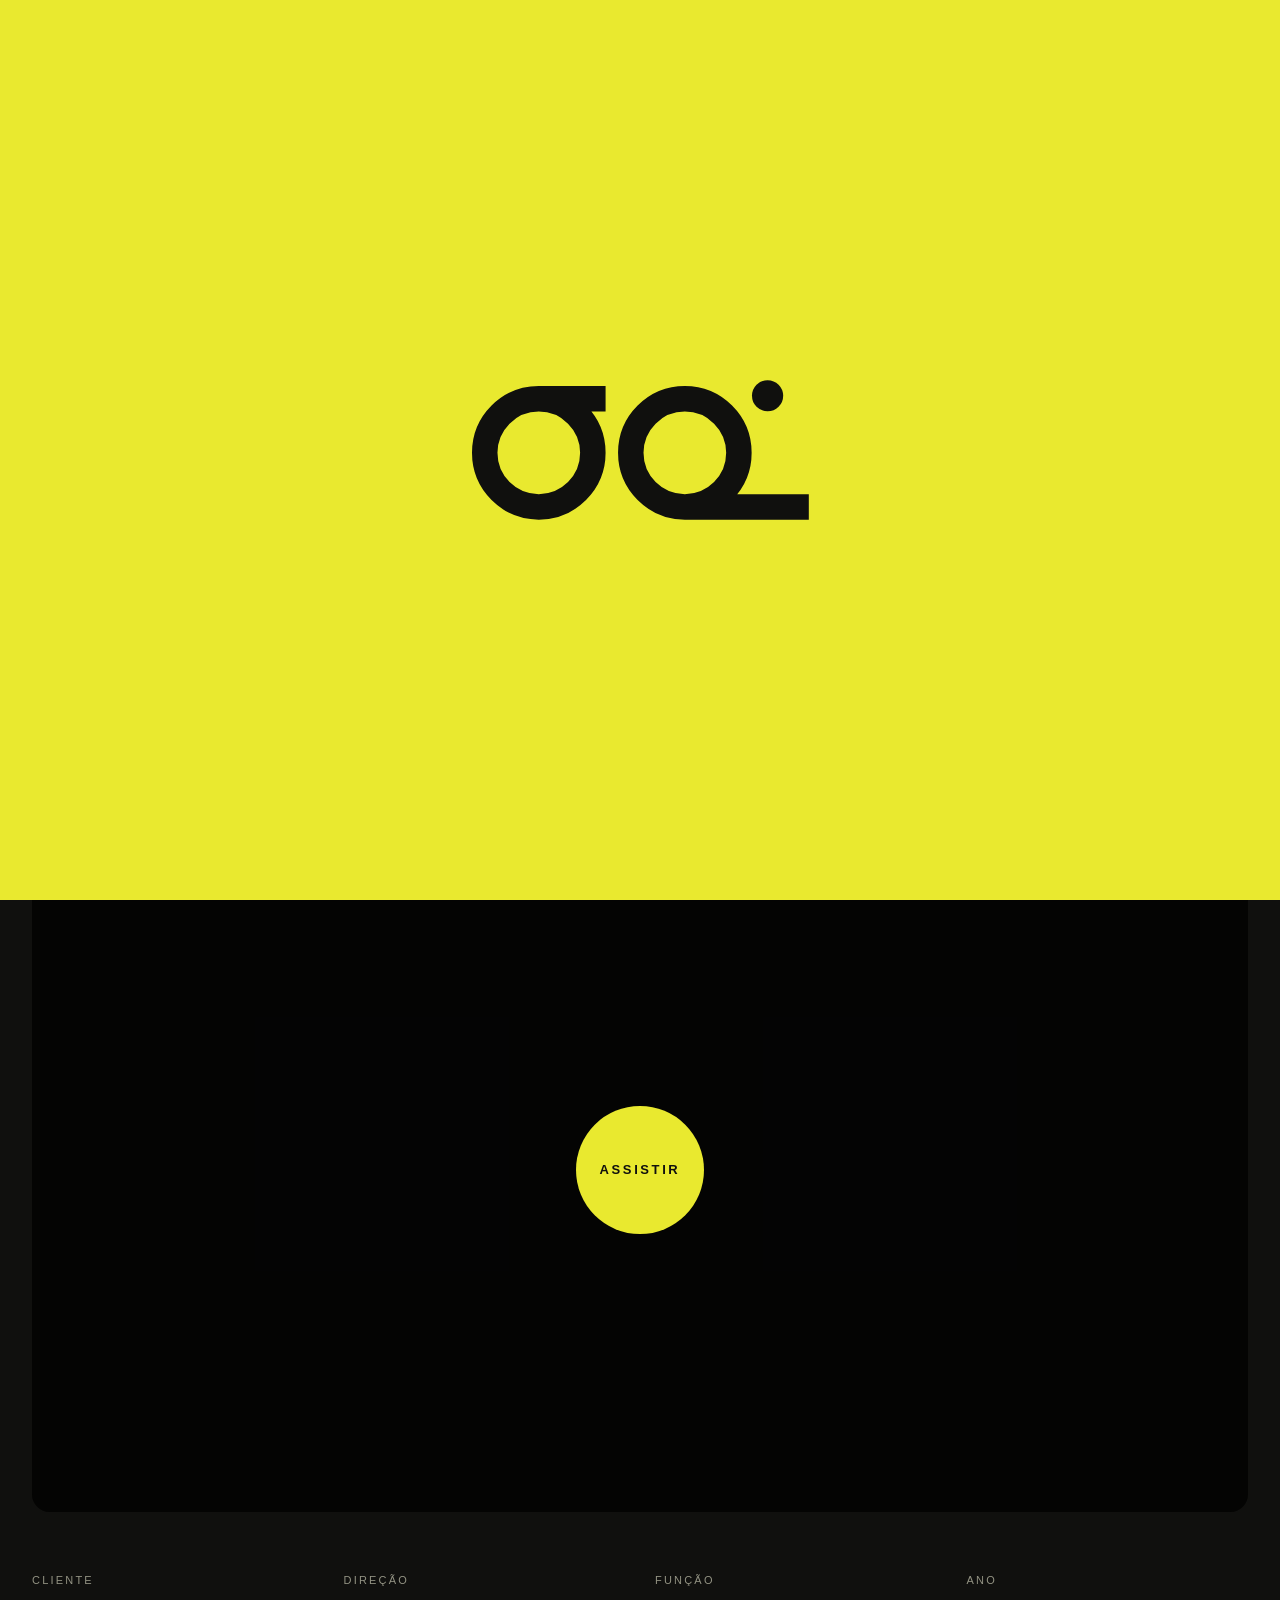
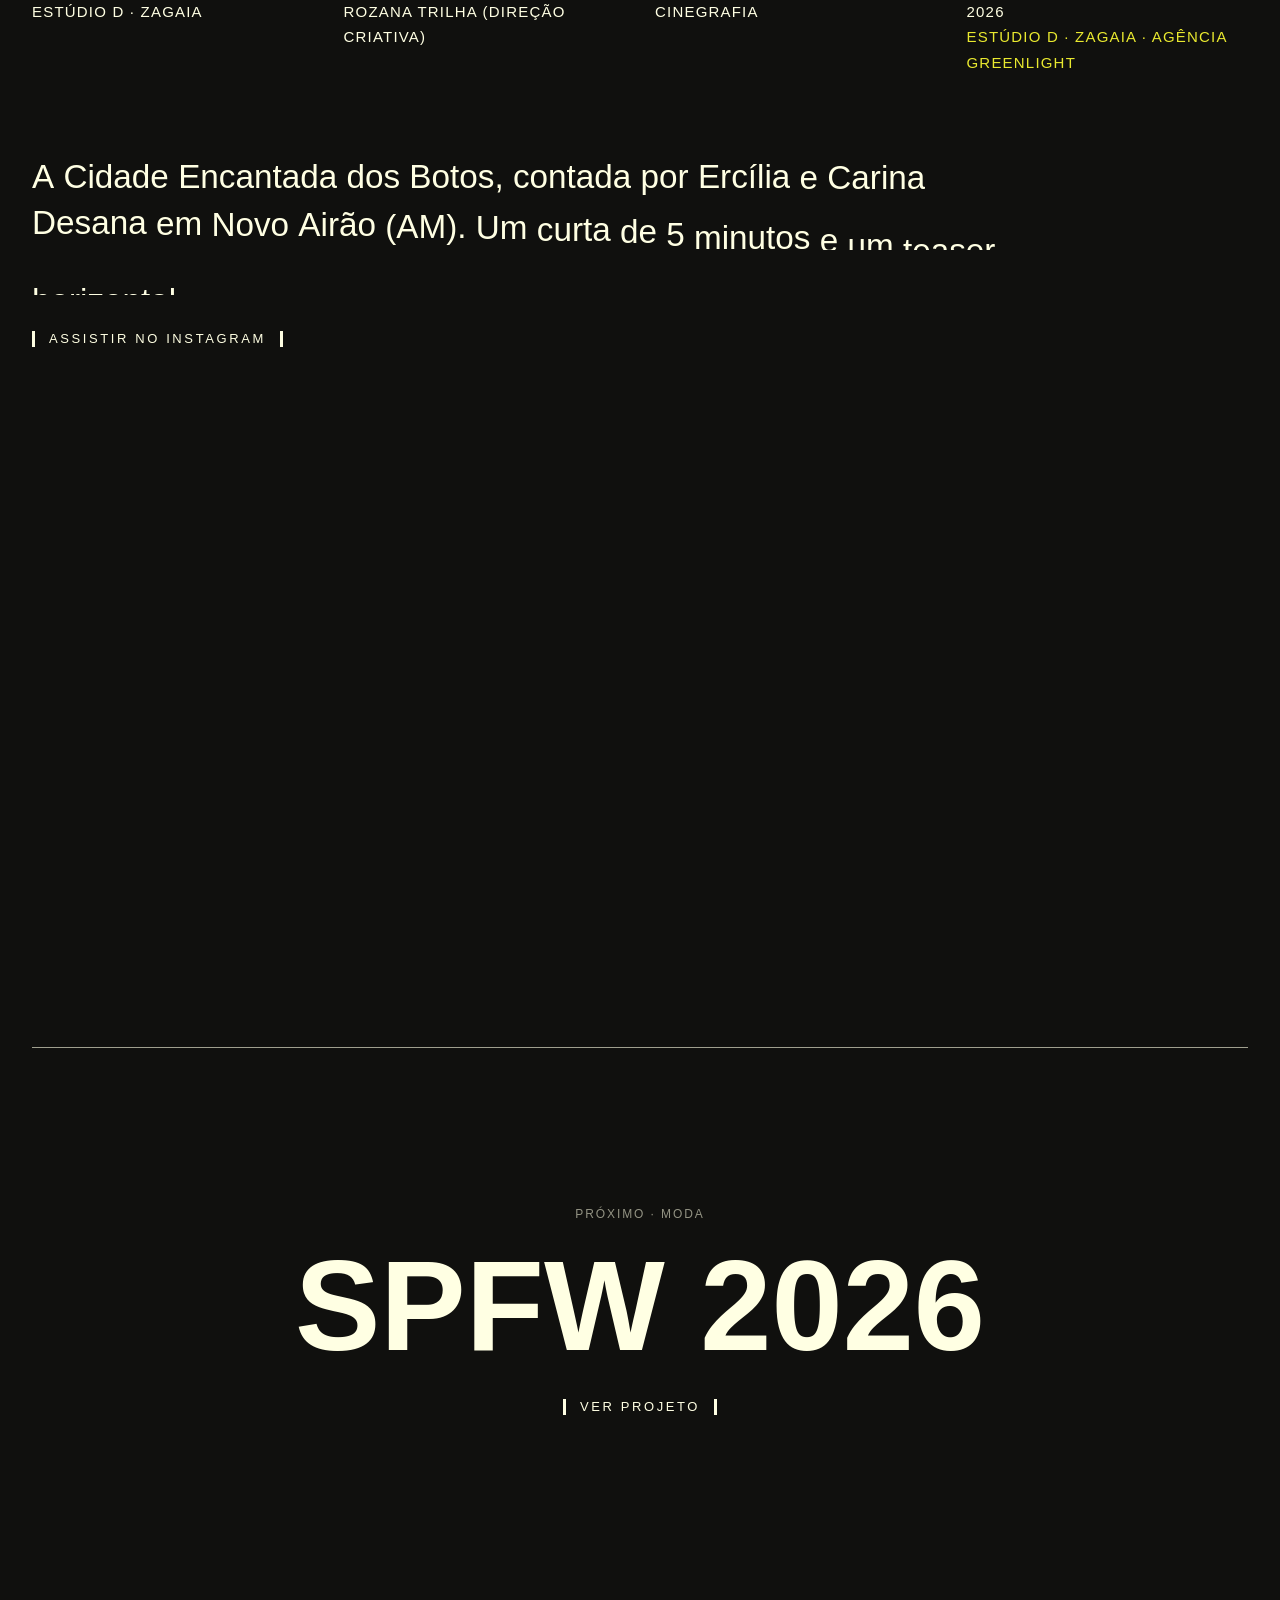
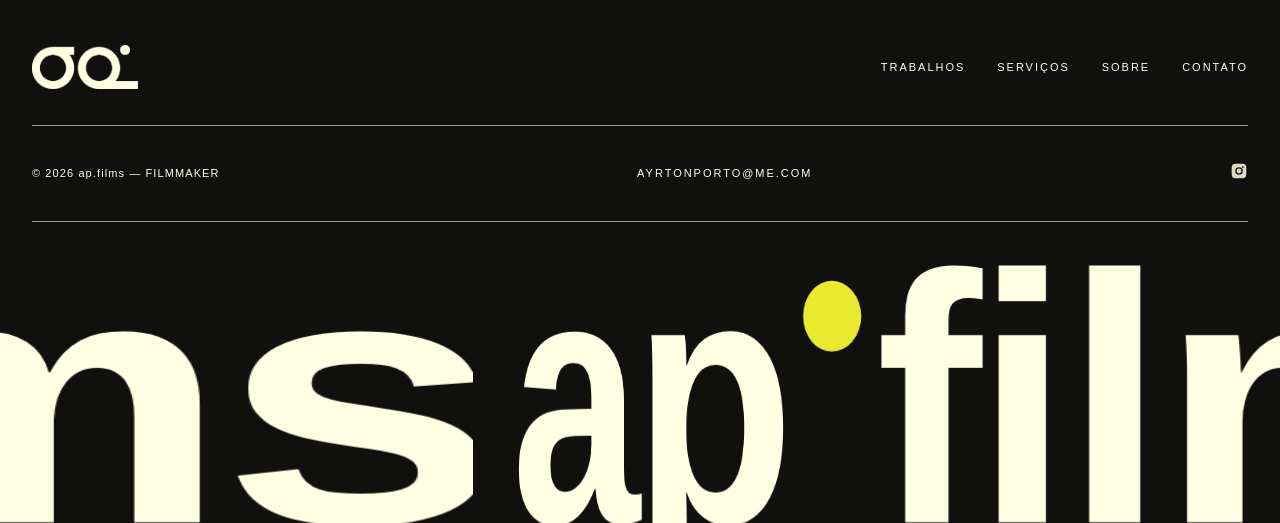
==== projeto.html @ daba5989 "Painel de projeto: título se ajusta, conjunto centralizado, coluna rola sem cortar em telas baixas C" ====
<!doctype html>
<html lang="pt-BR">
<head>
  <meta charset="utf-8">
  <meta name="viewport" content="width=device-width, initial-scale=1">
  <title>Projeto — ap.films</title>
  <link rel="preconnect" href="https://api.fontshare.com">
  <link rel="stylesheet" href="https://api.fontshare.com/v2/css?f[]=satoshi@500,900&display=swap">
  <link rel="icon" type="image/png" href="assets/favicon.png">
  <link rel="stylesheet" href="css/style.css?v=202610291244">
</head>
<body data-page="projeto">
  <div class="curtain" aria-hidden="true"><span class="brand"></span></div>

  <main id="project"></main>

  <script src="data/projects.js?v=202610291244"></script>
  <script src="js/render.js?v=202610291244"></script>
  <script src="js/vendor/gsap.min.js?v=202610291244"></script>
  <script src="js/vendor/ScrollTrigger.min.js?v=202610291244"></script>
  <script src="js/vendor/lenis.min.js?v=202610291244"></script>
  <script src="js/main.js?v=202610291244"></script>
</body>
</html>
---- css/style.css ----
/* Ayrton Porto — estilo (base AP.STUDIO) inspirado em produtoras cinematográficas */
:root {
  --ink: #10100e;
  --cream: #ffffe3;
  --yellow: #e9e92f;
  --muted: rgba(255, 255, 227, 0.55);
  --line: rgba(255, 255, 227, 0.6);
  --radius: 18px;
  --gutter: clamp(16px, 3vw, 32px);
  --font: "Satoshi", Arial, sans-serif;
  --ease: cubic-bezier(.7, 0, .2, 1);
}

*, *::before, *::after { box-sizing: border-box; }
html { -webkit-font-smoothing: antialiased; }
html.lenis, html.lenis body { height: auto; }
.lenis.lenis-smooth { scroll-behavior: auto !important; }
body {
  margin: 0;
  background: var(--ink);
  color: var(--cream);
  font-family: var(--font);
  font-weight: 500;
  font-size: 16px;
  line-height: 1.5;
  overflow-x: hidden;
}
img, video { display: block; max-width: 100%; }
a { color: inherit; text-decoration: none; }
button { font: inherit; color: inherit; background: none; border: 0; cursor: pointer; padding: 0; }
::selection { background: var(--yellow); color: var(--ink); }

.container { width: 100%; max-width: 1440px; margin: 0 auto; padding: 0 var(--gutter); }
.caps { text-transform: uppercase; letter-spacing: .16em; font-size: 12px; }
.section { position: relative; padding: clamp(80px, 12vw, 160px) 0; }
.section-light { background: var(--cream); color: var(--ink); }
.section-primary { background: var(--yellow); color: var(--ink); }

/* ---------- Header ---------- */
.nav {
  position: fixed; inset: 0 0 auto 0; z-index: 50;
  display: flex; align-items: center; justify-content: space-between;
  padding: 18px var(--gutter);
  background: var(--ink);
}
.nav__logo { display: inline-flex; color: var(--cream); transition: color .3s; }
.nav__logo:hover { color: var(--yellow); }

/* Logo AP — usado como máscara para poder trocar de cor com currentColor */
.brand {
  display: inline-block; height: 26px; aspect-ratio: 1892 / 786; background: currentColor;
  -webkit-mask: url(../assets/logo.png) center / contain no-repeat;
          mask: url(../assets/logo.png) center / contain no-repeat;
}
.footer__top .brand { height: 44px; }
.nav__links { position: absolute; left: 50%; transform: translateX(-50%); display: flex; justify-content: center; gap: clamp(32px, 6vw, 96px); }
.nav__links a { font-size: 11px; letter-spacing: .2em; text-transform: uppercase; position: relative; }
.nav__links a::after {
  content: ""; position: absolute; left: 0; bottom: -4px; height: 1px; width: 100%;
  background: currentColor; transform: scaleX(0); transform-origin: right; transition: transform .4s var(--ease);
}
.nav__links a:hover::after { transform: scaleX(1); transform-origin: left; }
.nav__links a.is-active { color: var(--yellow); }
.nav__burger { display: none; width: 28px; height: 14px; position: relative; }
.nav__burger span { position: absolute; left: 0; right: 0; height: 2px; background: var(--cream); transition: transform .4s var(--ease); }
.nav__burger span:first-child { top: 0; }
.nav__burger span:last-child { bottom: 0; }
body.menu-open .nav__burger span:first-child { transform: translateY(6px) rotate(45deg); }
body.menu-open .nav__burger span:last-child { transform: translateY(-6px) rotate(-45deg); }

/* ---------- Layered (sliced) heading ---------- */
.layered { position: relative; display: grid; place-items: center; text-align: center; }
.layered > * { grid-area: 1 / 1; }
.layered__word {
  font-weight: 900; text-transform: uppercase; line-height: .9; letter-spacing: -.01em;
  white-space: nowrap; margin: 0;
}
.layered__ghost {
  pointer-events: none; user-select: none;
  -webkit-mask-image: repeating-linear-gradient(to bottom, #000 0 7px, transparent 7px 12px);
          mask-image: repeating-linear-gradient(to bottom, #000 0 7px, transparent 7px 12px);
}
.layered__ghost.up    { clip-path: inset(0 0 62% 0); }
.layered__ghost.down  { clip-path: inset(62% 0 0 0); }
.layered__ghost.up2   { clip-path: inset(0 0 80% 0); }
.layered__ghost.down2 { clip-path: inset(80% 0 0 0); }
.layered__main { position: relative; z-index: 2; }
.layered--multi .layered__word { white-space: normal; }

/* ---------- Hero ---------- */
.hero { position: relative; min-height: 100svh; padding-top: 90px; display: flex; flex-direction: column; justify-content: center; overflow: hidden; }
.hero__reel {
  position: absolute; inset: 0; z-index: 0; opacity: .32;
  object-fit: cover; width: 100%; height: 100%;
  filter: grayscale(.3) contrast(1.1);
}
.hero__reel-shade { position: absolute; inset: 0; z-index: 0; background: radial-gradient(ellipse at center, rgba(16,16,14,.2), var(--ink) 80%); }
.hero__inner { position: relative; z-index: 1; }
.hero .layered__word { font-size: clamp(64px, 16vw, 250px); }
.hero__sub {
  position: relative; margin-top: clamp(48px, 7vw, 110px);
  display: flex; align-items: center; justify-content: space-between; gap: 20px;
}
.hero__sub p { margin: 0 auto; font-size: clamp(13px, 1.4vw, 18px); letter-spacing: .14em; text-transform: uppercase; text-align: center; line-height: 1.6; }
.pill { width: 14px; height: 50px; border-radius: 8px; background: var(--cream); flex: none; }
.hero__actions { display: flex; justify-content: center; margin-top: 40px; }

/* Bracket button ▍TEXT▍ */
.btn-bracket {
  display: inline-flex; align-items: center; gap: 14px;
  font-size: 13px; letter-spacing: .2em; text-transform: uppercase;
}
.btn-bracket::before, .btn-bracket::after {
  content: ""; width: 3px; height: 16px; background: currentColor; transition: transform .4s var(--ease);
}
.btn-bracket:hover::before { transform: translateX(-6px); }
.btn-bracket:hover::after { transform: translateX(6px); }

.btn-solid {
  display: inline-block; background: var(--ink); color: var(--cream);
  padding: 14px 22px; border-radius: 8px; font-size: 13px; letter-spacing: .2em; text-transform: uppercase;
  transition: transform .3s var(--ease);
}
.btn-solid:hover { transform: translateY(-2px); }

/* ---------- Project cards (home, large) ---------- */
.features { display: grid; gap: clamp(20px, 3vw, 36px); }
.feature {
  position: relative; display: block; overflow: hidden; border-radius: var(--radius);
  min-height: clamp(520px, 80vh, 820px); isolation: isolate;
}
.media { position: absolute; inset: 0; z-index: -1; overflow: hidden; background: #22201c; }
.media video, .media img { width: 100%; height: 115%; object-fit: cover; }
.media::after { content: ""; position: absolute; inset: 0; background: linear-gradient(180deg, rgba(16,16,14,.15) 30%, rgba(16,16,14,.75)); }
.feature__body {
  position: absolute; inset: 0; padding: clamp(20px, 3vw, 40px);
  display: grid; grid-template-columns: 1fr auto; grid-template-rows: auto 1fr auto;
}
.feature__award { display: flex; align-items: center; gap: 10px; font-size: clamp(14px, 1.3vw, 18px); }
.feature__award b { font-size: clamp(16px, 1.6vw, 22px); letter-spacing: .08em; }
.feature__award i { width: 3px; height: 20px; background: var(--cream); }
.feature__quotes { grid-column: 2; grid-row: 1 / 3; text-align: right; display: grid; gap: 22px; align-content: start; max-width: 260px; }
.quote .stars { letter-spacing: 2px; font-size: 16px; }
.quote p { margin: 6px 0; font-size: clamp(15px, 1.4vw, 19px); line-height: 1.45; }
.quote small { font-size: 11px; letter-spacing: .2em; }
.feature__info { grid-column: 1; grid-row: 3; align-self: end; }
.feature__cat { font-size: clamp(13px, 1.3vw, 18px); letter-spacing: .14em; text-transform: uppercase; }
.feature__title { margin: 10px 0 14px; font-weight: 900; font-size: clamp(48px, 8vw, 120px); line-height: .9; text-transform: uppercase; }
.feature__dir { font-size: 11px; letter-spacing: .2em; text-transform: uppercase; }
.feature { cursor: pointer; }
.feature__actions { grid-column: 2; grid-row: 3; align-self: end; display: flex; align-items: center; gap: 22px; }

/* ---------- Crafted section ---------- */
.crafted { overflow: hidden; }
.crafted__title {
  position: relative; z-index: 1; margin: 0; text-align: center; font-weight: 900; text-transform: uppercase;
  font-size: clamp(54px, 11vw, 168px); line-height: .95;
}
.crafted__float { position: absolute; z-index: 2; border-radius: 14px; overflow: hidden; box-shadow: 0 30px 60px rgba(0,0,0,.25); }
.crafted__float video { width: 100%; height: 100%; object-fit: cover; }
.crafted__float.f1 { width: 28%; aspect-ratio: 4/3; left: 4%; top: 6%; }
.crafted__float.f2 { width: 30%; aspect-ratio: 3/4; right: 4%; top: 2%; }
.crafted__float.f3 { width: 34%; aspect-ratio: 4/3; left: 28%; top: 34%; }
.crafted__stage { position: relative; padding: 8vw 0; }

.services { margin-top: clamp(60px, 10vw, 140px); }
.services__head { display: flex; justify-content: space-between; align-items: end; margin-bottom: 30px; }
.services__head h2 { margin: 0; font-weight: 900; font-size: clamp(40px, 6vw, 80px); line-height: 1; }
/* Linha de serviço: grade fixa (número | nome | descrição) com respiro interno,
   para o texto nunca encostar na borda do amarelo e todas as linhas alinharem. */
.service {
  display: grid; grid-template-columns: 56px minmax(0, 1fr) minmax(240px, 380px);
  column-gap: clamp(20px, 4vw, 64px); align-items: center;
  padding: 30px clamp(16px, 2.2vw, 32px);
  border-top: 1.5px solid var(--ink); position: relative; overflow: hidden;
}
.service:last-child { border-bottom: 1.5px solid var(--ink); }
.service > * { position: relative; z-index: 1; }   /* acima do fundo amarelo */
.service__num { font-size: 13px; letter-spacing: .14em; font-variant-numeric: tabular-nums; opacity: .7; transition: opacity .5s var(--ease); }
.service__name { font-size: clamp(24px, 3vw, 40px); line-height: 1.1; transition: transform .5s var(--ease); }
.service__desc { font-size: 15px; line-height: 1.5; max-width: 36ch; opacity: 0; transform: translateX(16px); transition: opacity .5s var(--ease), transform .5s var(--ease); }
.service::before { content: ""; position: absolute; inset: 0; z-index: 0; background: var(--yellow); transform: scaleY(0); transform-origin: bottom; transition: transform .5s var(--ease); }
.service:hover::before { transform: scaleY(1); }
.service:hover .service__num { opacity: 1; }
.service:hover .service__name { transform: translateX(10px); }
.service:hover .service__desc { opacity: 1; transform: none; }

/* ---------- Process (dark) ---------- */
.process__title { text-align: center; }
.process__title .caps { font-size: 13px; }
.process__title h2 { margin: 18px 0 0; font-weight: 900; font-size: clamp(36px, 8.4vw, 140px); line-height: .95; text-transform: uppercase; }
.rule { border: 0; border-top: 1.5px solid var(--line); margin: clamp(40px, 6vw, 80px) 0; }
.process__grid { display: grid; grid-template-columns: repeat(3, 1fr); gap: 40px; text-align: center; }
.process__grid .n { font-weight: 900; font-size: clamp(56px, 7vw, 100px); line-height: 1; }
.process__grid h3 { font-size: 13px; letter-spacing: .2em; margin: 22px 0 10px; font-weight: 500; }
.process__grid p { font-size: 15px; color: var(--muted); max-width: 300px; margin: 0 auto; }
.center { text-align: center; }

/* ---------- Clients marquee ---------- */
.clients { padding: clamp(60px, 8vw, 100px) 0; border-top: 1.5px solid rgba(255,255,227,.15); }
.clients__head { display: flex; justify-content: space-between; align-items: end; gap: 20px; margin-bottom: 40px; }
.clients__head h2 { margin: 0; font-weight: 900; font-size: clamp(36px, 5vw, 64px); line-height: 1; text-transform: uppercase; }
.clients__count { text-align: right; }
.clients__count b { display: block; font-weight: 900; font-size: clamp(48px, 6vw, 88px); line-height: 1; color: var(--yellow); }
.marquee { overflow: hidden; -webkit-mask-image: linear-gradient(90deg, transparent, #000 10%, #000 90%, transparent); mask-image: linear-gradient(90deg, transparent, #000 10%, #000 90%, transparent); }
.marquee__track { display: flex; width: max-content; gap: clamp(40px, 6vw, 90px); padding: 10px 0; }
.logo-mark { font-size: clamp(22px, 2.6vw, 34px); white-space: nowrap; opacity: .7; transition: opacity .3s, color .3s; }
.logo-mark:hover { opacity: 1; color: var(--yellow); }

/* ---------- Contact ---------- */
.contact__grid { display: grid; grid-template-columns: 1fr 1fr; gap: clamp(40px, 6vw, 100px); }
.contact h2 { margin: 18px 0 20px; font-weight: 900; font-size: clamp(44px, 6vw, 88px); line-height: .95; text-transform: uppercase; }
.contact p { font-size: 17px; margin: 0 0 40px; }
.form { display: grid; gap: 26px; }
.field { display: grid; grid-template-columns: 110px 1fr; align-items: start; border-bottom: 1.5px solid var(--ink); padding-bottom: 12px; }
.field label { font-size: 11px; letter-spacing: .18em; text-transform: uppercase; padding-top: 3px; }
.field input, .field select, .field textarea {
  font: inherit; font-size: 15px; color: var(--ink); background: transparent; border: 0; outline: 0; width: 100%; resize: vertical;
}
.field input::placeholder, .field textarea::placeholder { color: rgba(16,16,14,.6); }
.form__foot { display: flex; justify-content: flex-end; }
.form__ok { display: none; font-size: 15px; }
.form.is-sent .form__ok { display: block; }

/* ---------- Footer ---------- */
.footer { padding: 70px 0 0; overflow: hidden; }
.footer__top { display: flex; justify-content: space-between; align-items: center; padding-bottom: 36px; border-bottom: 1.5px solid var(--line); }
.footer__links { display: flex; gap: 32px; }
.footer__links a, .footer__meta a { font-size: 11px; letter-spacing: .18em; text-transform: uppercase; }
.footer__meta { display: flex; justify-content: space-between; align-items: center; gap: 24px; flex-wrap: wrap; padding: 36px 0; border-bottom: 1.5px solid var(--line); font-size: 11px; letter-spacing: .1em; }
.socials { display: flex; gap: 22px; }
.socials a { opacity: .85; }
.socials svg { width: 18px; height: 18px; fill: currentColor; }
.footer__big { padding: 40px 0 10px; }
.footer__big .layered__word { font-size: clamp(60px, 15.5vw, 240px); }

/* ---------- Page hero (internal pages) ---------- */
.page-hero { min-height: 92svh; display: flex; flex-direction: column; justify-content: center; padding-top: 90px; }
.page-hero .layered__word { font-size: clamp(56px, 12vw, 190px); }
.page-hero__meta { display: flex; align-items: center; justify-content: space-between; margin-top: 60px; }
.page-hero__meta p { margin: 0 auto; letter-spacing: .16em; text-transform: uppercase; font-size: 15px; }

/* ---------- Work grid + filters ---------- */
.filters { display: flex; flex-wrap: wrap; gap: 10px; margin-bottom: 40px; }
.filter {
  border: 1.5px solid var(--line); border-radius: 100px; padding: 10px 18px;
  font-size: 11px; letter-spacing: .18em; text-transform: uppercase; transition: .3s var(--ease);
}
.filter sup { font-size: 9px; margin-left: 4px; opacity: .7; }
.filter:hover { border-color: var(--cream); }
.filter.is-active { background: var(--yellow); border-color: var(--yellow); color: var(--ink); }
.grid { display: grid; grid-template-columns: repeat(2, 1fr); gap: clamp(20px, 2.5vw, 32px); }
.card { position: relative; display: block; }
.card__media { position: relative; aspect-ratio: 16/10; border-radius: 14px; overflow: hidden; background: #22201c; }
.card--vertical .card__media { aspect-ratio: 16/10; }
.card__media video { width: 100%; height: 100%; object-fit: cover; transform: scale(1.02); transition: transform 1s var(--ease), filter .6s; filter: grayscale(.6) brightness(.8); }
.card:hover .card__media video { transform: scale(1.07); filter: none; }
.card__tag { position: absolute; top: 14px; left: 14px; background: rgba(16,16,14,.7); backdrop-filter: blur(6px); padding: 6px 10px; border-radius: 6px; font-size: 10px; letter-spacing: .18em; text-transform: uppercase; }
.card__meta { display: flex; justify-content: space-between; align-items: baseline; gap: 20px; padding-top: 16px; }
.card__title { font-weight: 900; font-size: clamp(24px, 2.6vw, 40px); line-height: 1; text-transform: uppercase; margin: 0; }
.card__sub { font-size: 11px; letter-spacing: .18em; text-transform: uppercase; color: var(--muted); white-space: nowrap; }
.card.is-hidden { display: none; }

/* ---------- Project page ---------- */
.player { position: relative; aspect-ratio: 16/9; border-radius: var(--radius); overflow: hidden; background: #000; }
.player video { width: 100%; height: 100%; object-fit: cover; }
.player__play { position: absolute; inset: 0; display: grid; place-items: center; background: rgba(16,16,14,.25); transition: background .4s; }
.player__play:hover { background: rgba(16,16,14,.05); }
.player__play span { width: clamp(90px, 10vw, 140px); aspect-ratio: 1; border-radius: 50%; background: var(--yellow); color: var(--ink); display: grid; place-items: center; font-size: 13px; letter-spacing: .2em; font-weight: 900; }
.facts { display: grid; grid-template-columns: repeat(4, 1fr); gap: 30px; margin-top: 60px; }
.facts h4 { margin: 0 0 10px; font-size: 11px; letter-spacing: .2em; color: var(--muted); font-weight: 500; text-transform: uppercase; }
.facts p { margin: 0; text-transform: uppercase; letter-spacing: .08em; font-size: 15px; line-height: 1.7; }
.lead { font-size: clamp(22px, 2.6vw, 36px); line-height: 1.3; max-width: 1000px; margin: 80px 0 0; }
.stills { display: grid; grid-template-columns: repeat(3, 1fr); gap: 16px; margin-top: 80px; }
.stills video { width: 100%; aspect-ratio: 4/5; object-fit: cover; border-radius: 12px; }
.next { display: block; text-align: center; padding: clamp(80px, 12vw, 160px) 0; border-top: 1.5px solid var(--line); }
.next .caps { color: var(--muted); }
.next h2 { margin: 20px 0 30px; font-weight: 900; font-size: clamp(54px, 10vw, 150px); line-height: .95; text-transform: uppercase; transition: color .4s; }
.next:hover h2 { color: var(--yellow); }

/* ---------- About ---------- */
.phil { display: grid; grid-template-columns: repeat(3, 1fr); gap: 30px; }
.phil div { border-top: 1.5px solid var(--ink); padding-top: 20px; }
.phil .n { font-size: 14px; }
.phil h3 { font-size: clamp(24px, 2.6vw, 36px); margin: 20px 0 0; font-weight: 500; line-height: 1.15; }
.crew { display: grid; grid-template-columns: repeat(4, 1fr); gap: 20px; }
.crew__item video { aspect-ratio: 3/4; width: 100%; object-fit: cover; border-radius: 12px; filter: grayscale(1); transition: filter .5s; }
.crew__item:hover video { filter: none; }
.crew__item h3 { margin: 14px 0 2px; font-size: 20px; }
.crew__item p { margin: 0; font-size: 11px; letter-spacing: .18em; text-transform: uppercase; color: var(--muted); }

/* ---------- Reel modal ---------- */
.modal { position: fixed; inset: 0; z-index: 90; background: rgba(16,16,14,.96); display: grid; place-items: center; padding: var(--gutter); visibility: hidden; opacity: 0; }
.modal video { width: min(1400px, 100%); max-height: 86vh; border-radius: 12px; background: #000; }
.modal__close { position: absolute; top: 20px; right: var(--gutter); }

/* ---------- Cursor ---------- */
.cursor {
  position: fixed; top: 0; left: 0; z-index: 100; pointer-events: none;
  width: 12px; height: 12px; margin: -6px 0 0 -6px; border-radius: 50%;
  background: var(--yellow); color: var(--ink); mix-blend-mode: normal;
  display: grid; place-items: center; font-size: 0; font-weight: 900; letter-spacing: .15em;
  opacity: 0;
  transition: background-color .25s var(--ease), opacity .3s;
}
.cursor.is-on { opacity: 1; }
.cursor.is-dark { background: var(--ink); }     /* em fundo claro (amarelo/creme) a bolinha fica preta */
@media (hover: none) { .cursor { display: none; } }
/* no computador o mouse do site é só a bolinha (a setinha some depois que a bolinha aparece) */
@media (hover: hover) and (pointer: fine) {
  body.has-cursor, body.has-cursor * { cursor: none !important; }
}

/* ---------- Page transition curtain ---------- */
.curtain { position: fixed; inset: 0; z-index: 95; background: var(--yellow); transform: scaleY(1); transform-origin: top; pointer-events: none; display: grid; place-items: center; }
.curtain { color: var(--ink); }
.curtain .brand { height: clamp(60px, 12vw, 140px); }

/* Reveal helpers */
.line-mask { display: block; overflow: hidden; }
.line-mask > span { display: block; }

/* ---------- Responsive ---------- */
@media (max-width: 900px) {
  .nav__links {
    position: fixed; inset: 0; z-index: -1; width: auto; background: var(--ink); transform: none;
    flex-direction: column; justify-content: center; align-items: center; gap: 28px;
    clip-path: inset(0 0 100% 0); transition: clip-path .6s var(--ease);
  }
  .nav__links a { font-size: 32px; font-weight: 900; letter-spacing: .02em; }
  body.menu-open .nav__links { clip-path: inset(0 0 0 0); }
  .nav__burger { display: block; }
  .feature__body { grid-template-columns: 1fr; grid-template-rows: auto 1fr auto auto; }
  .feature__quotes { display: none; }
  .feature__actions { grid-column: 1; grid-row: 4; justify-self: start; margin-top: 20px; flex-wrap: wrap; gap: 14px; }
  .process__grid, .phil { grid-template-columns: 1fr; }
  .contact__grid { grid-template-columns: 1fr; }
  .grid { grid-template-columns: 1fr; }
  .facts { grid-template-columns: repeat(2, 1fr); }
  .crew { grid-template-columns: repeat(2, 1fr); }
  .service { grid-template-columns: 40px minmax(0, 1fr); row-gap: 8px; padding: 24px 4px; }
  .service__num { align-self: start; padding-top: .55em; }
  .service__desc { grid-column: 2; max-width: none; font-size: 14px; opacity: .75; transform: none; }  /* no toque não existe hover: descrição sempre visível */
  .service:hover .service__name { transform: none; }  /* no toque o nome não desliza (evita encostar na borda) */
  .footer__top { flex-direction: column; align-items: flex-start; gap: 24px; }
  .footer__links { flex-wrap: wrap; gap: 18px; }
  .crafted__float.f1 { width: 40%; } .crafted__float.f2 { width: 38%; } .crafted__float.f3 { width: 50%; left: 25%; top: 40%; }
  .pill { width: 8px; height: 36px; }
  .clients__head { flex-direction: column; align-items: flex-start; }
  .clients__count { text-align: left; }
}
@media (max-width: 520px) {
  .field { grid-template-columns: 1fr; gap: 8px; }
  .stills { grid-template-columns: 1fr; }
}
@media (prefers-reduced-motion: reduce) {
  *, *::before, *::after { transition-duration: .01ms !important; animation-duration: .01ms !important; }
}

/* Word reveal */
.w { display: inline-block; overflow: hidden; vertical-align: top; padding-bottom: .22em; margin-bottom: -.18em; }
.w > span { display: inline-block; }
/* Fallback: se o JS não carregar, a cortina some sozinha */
.curtain { animation: curtainOut .6s 2.5s forwards; }
@keyframes curtainOut { to { transform: scaleY(0); } }
/* Títulos de duas linhas: só a "sombra" fatiada embaixo, como no original */
.layered--multi .layered__ghost.up, .layered--multi .layered__ghost.up2 { display: none; }
.layered--multi .layered__ghost.down  { clip-path: inset(78% 0 0 0); }
.layered--multi .layered__ghost.down2 { clip-path: inset(88% 0 0 0); }

/* nome mais longo no hero */
.hero .layered__word { font-size: clamp(44px, 11.5vw, 178px); }

/* Logo da cortina desenhado com trim path */
.curtain .brand-draw { height: clamp(60px, 12vw, 140px); width: auto; aspect-ratio: 1892 / 786; overflow: visible; }
.brand-draw path { fill: none; stroke: currentColor; stroke-width: 143; }
.brand-draw__dot { fill: currentColor; transform-box: fill-box; transform-origin: center; }

/* Marca ap.films (sem efeito de camadas) com o ponto em bolinha amarela */
.brandword { display: flex; justify-content: center; align-items: baseline; margin: 0; font-weight: 900; line-height: .9; letter-spacing: -.02em; white-space: nowrap; text-transform: lowercase; color: var(--cream); }
.hero .brandword { font-size: clamp(64px, 17vw, 260px); }
/* ap.films do rodapé ocupa a largura toda da tela e encosta na borda de baixo */
.footer__big { width: 100vw; margin-left: calc(50% - 50vw); padding: 40px 0 0; overflow: hidden; }
.footer__big .brandword { display: inline-flex; font-size: 16vw; line-height: 1; }
.brandword__w { display: inline-block; }
.brandword__dot { display: inline-block; width: .2em; height: .2em; border-radius: 50%; background: var(--yellow); margin: 0 .05em; }

/* ap.films do rodapé em movimento (Stretched Type Repeater): o canvas ocupa o lugar do texto */
.footer__big.is-stretch { position: relative; }
.footer__stretch { display: block; }


/* ---------- Botão do Instagram (bem visível) ---------- */
.ig-btn {
  display: inline-flex; align-items: center; gap: 10px; flex: none;
  background: var(--yellow); color: var(--ink); border-radius: 100px;
  padding: 13px 20px 13px 16px; font-size: 12px; font-weight: 900; letter-spacing: .14em; text-transform: uppercase;
  box-shadow: 0 10px 30px rgba(0,0,0,.25); transition: transform .4s var(--ease), background-color .3s;
}
.ig-btn svg { width: 20px; height: 20px; fill: currentColor; flex: none; }
.ig-btn:hover { transform: translateY(-2px) scale(1.03); background: var(--cream); }
.ig-btn--sm { padding: 8px 14px 8px 11px; font-size: 10px; gap: 8px; box-shadow: none; }
.ig-btn--sm svg { width: 15px; height: 15px; }
.ig-btn--big { padding: 16px 26px 16px 20px; font-size: 13px; }
.ig-btn--big svg { width: 22px; height: 22px; }
.card { cursor: pointer; }
.card .ig-btn--sm { margin-top: 12px; }

/* ---------- Painel do projeto: o vídeo cresce do card para a esquerda e as informações entram pela direita ---------- */
.pv { position: fixed; inset: 0; z-index: 80; visibility: hidden; }
.pv.is-open { visibility: visible; }
.pv__bg { position: absolute; inset: 0; background: var(--ink); opacity: 0; }
.pv__media { position: absolute; left: 0; top: 0; width: 0; height: 0; overflow: hidden; border-radius: 18px; background: #000; will-change: transform, width, height; }
.pv__media video { width: 100%; height: 100%; object-fit: cover; display: block; }
.pv__sound {
  position: absolute; left: 16px; bottom: 16px; padding: 9px 14px; border-radius: 100px;
  background: rgba(16,16,14,.65); backdrop-filter: blur(8px); color: var(--cream);
  font-size: 10px; letter-spacing: .18em; text-transform: uppercase; opacity: 0; transition: opacity .3s;
}
.pv.is-ready .pv__sound { opacity: 1; }
.pv__info { position: absolute; top: 0; bottom: 0; right: 0; padding: 90px 0 48px; min-width: 0; overflow-y: auto; overscroll-behavior: contain; display: flex; flex-direction: column; justify-content: flex-start; gap: 22px; }
/* centraliza quando cabe; quando não cabe, começa no topo e rola dentro da coluna (nada fica cortado) */
.pv__cat { margin-top: auto; }
.pv__actions { margin-bottom: auto; }
.pv__close { position: fixed; top: 26px; right: var(--gutter); z-index: 3; }
.pv__cat { font-size: 12px; letter-spacing: .2em; text-transform: uppercase; color: var(--yellow); }
.pv__title { margin: -6px 0 0; font-weight: 900; font-size: clamp(30px, 4.6vw, 76px); line-height: .95; text-transform: uppercase; overflow-wrap: normal; word-break: keep-all; }
.pv__facts { display: grid; grid-template-columns: repeat(2, minmax(0, 1fr)); gap: 16px 24px; margin: 6px 0 0; padding: 18px 0; border-top: 1.5px solid rgba(255,255,227,.18); border-bottom: 1.5px solid rgba(255,255,227,.18); }
.pv__facts dt { font-size: 10px; letter-spacing: .2em; text-transform: uppercase; color: var(--muted); margin-bottom: 4px; }
.pv__facts dd { margin: 0; font-size: 14px; letter-spacing: .04em; }
.pv__desc { margin: 0; font-size: 16px; line-height: 1.6; color: rgba(255,255,227,.85); max-width: 52ch; }
.pv__actions { display: flex; flex-wrap: wrap; align-items: center; gap: 22px; margin-top: 6px; }
/* notebooks com tela baixa: tudo um pouco mais compacto */
@media (min-width: 801px) and (max-height: 780px) {
  .pv__info { padding: 74px 0 28px; gap: 14px; }
  .pv__title { font-size: clamp(28px, 3.6vw, 60px); }
  .pv__facts { padding: 12px 0; gap: 10px 20px; }
  .pv__desc { font-size: 14px; line-height: 1.5; }
  .ig-btn--big { padding: 13px 20px 13px 16px; font-size: 12px; }
  .pv__close { top: 18px; }
}
@media (max-width: 800px) {
  .pv__info { left: var(--gutter) !important; right: var(--gutter) !important; width: auto !important; justify-content: flex-start; padding-top: 0; padding-bottom: 32px; overflow: visible; }
  .pv { overflow-y: auto; }
  .pv__close { position: fixed; top: 18px; right: var(--gutter); z-index: 2; background: rgba(16,16,14,.7); padding: 8px 12px; border-radius: 100px; }
  .pv__facts { grid-template-columns: 1fr 1fr; }
}
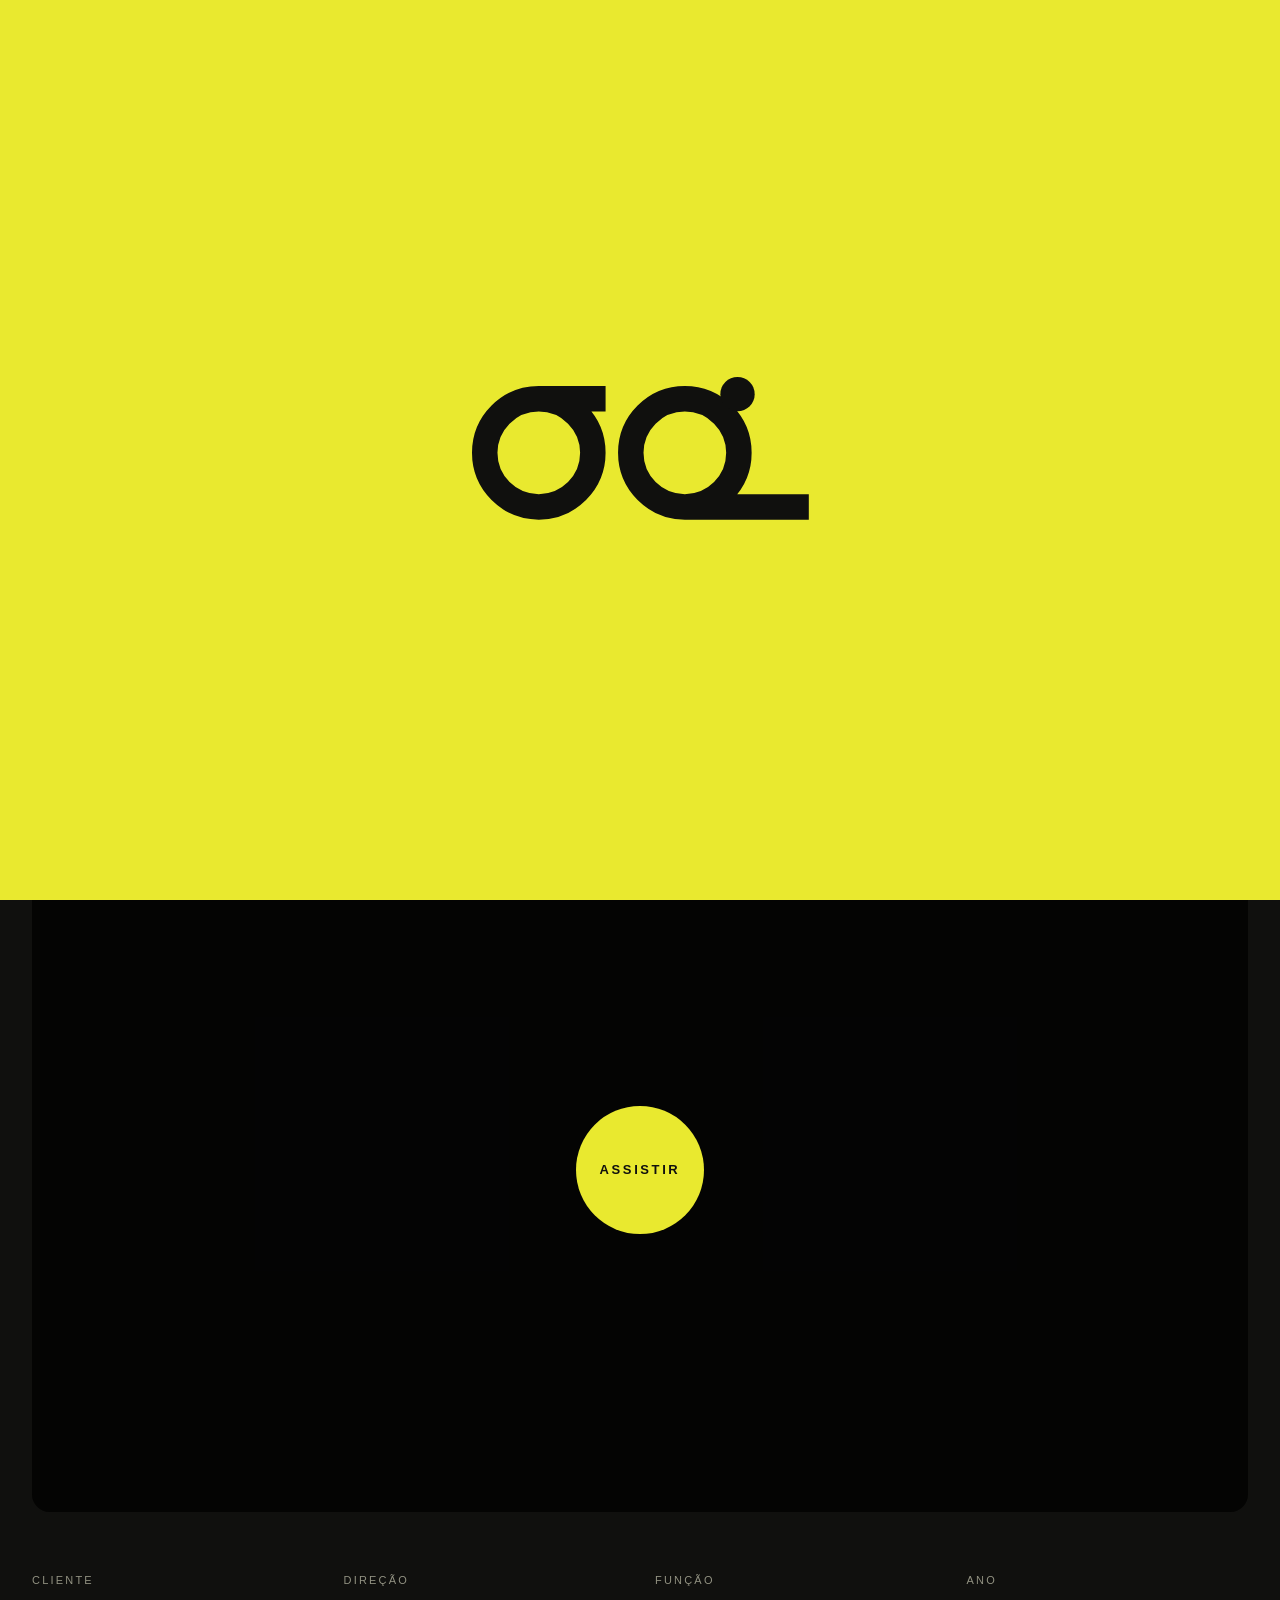
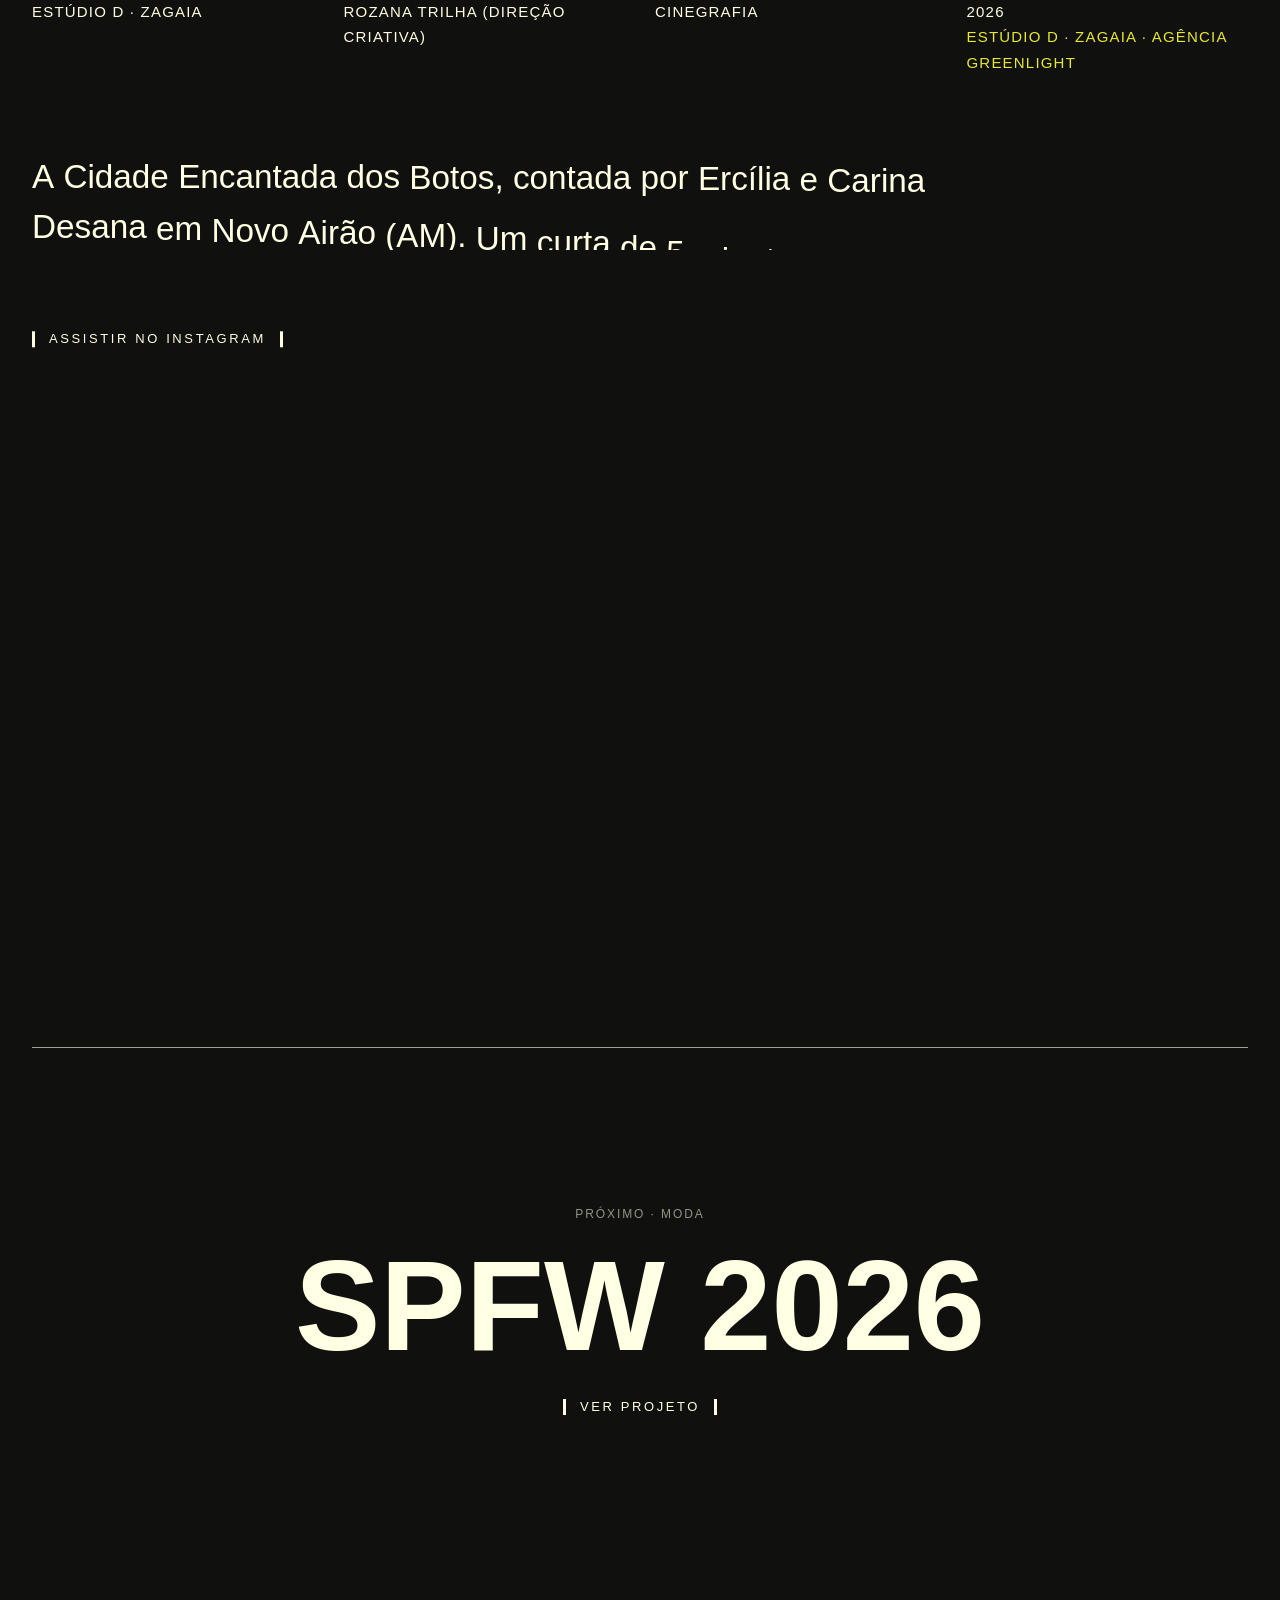
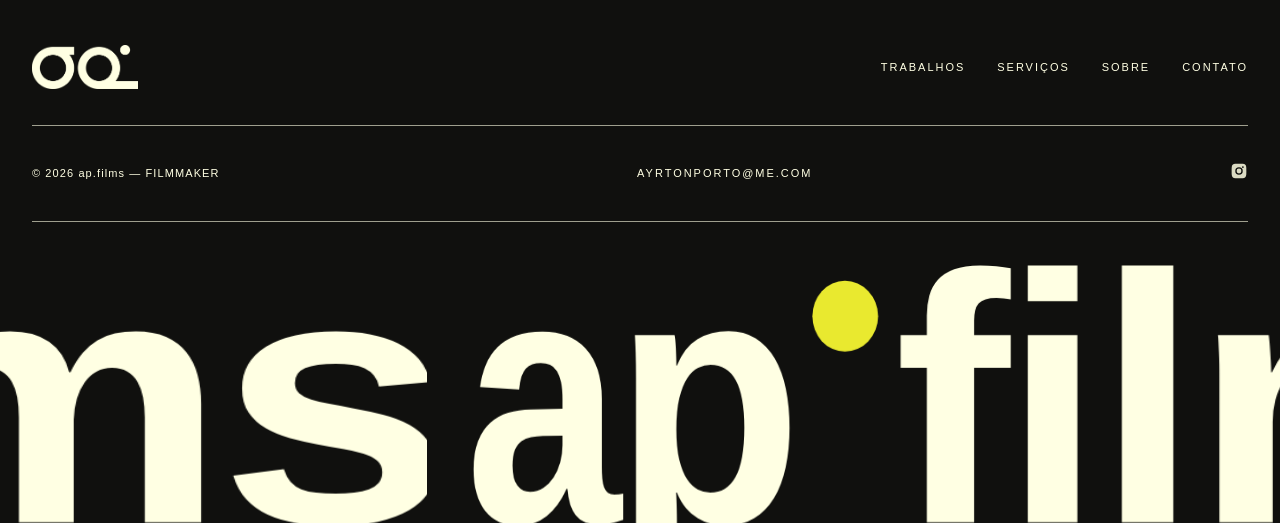
==== commit 2e8d1109: "Festival de Parintins: vídeo novo (post DZ53Y90BraG) e link do Instagram Co-Authored-By: Claude Fabl" ====
--- a/projeto.html
+++ b/projeto.html
@@ -7,18 +7,18 @@
   <link rel="preconnect" href="https://api.fontshare.com">
   <link rel="stylesheet" href="https://api.fontshare.com/v2/css?f[]=satoshi@500,900&display=swap">
   <link rel="icon" type="image/png" href="assets/favicon.png">
-  <link rel="stylesheet" href="css/style.css?v=202610291244">
+  <link rel="stylesheet" href="css/style.css?v=202610291545">
 </head>
 <body data-page="projeto">
   <div class="curtain" aria-hidden="true"><span class="brand"></span></div>
 
   <main id="project"></main>
 
-  <script src="data/projects.js?v=202610291244"></script>
-  <script src="js/render.js?v=202610291244"></script>
-  <script src="js/vendor/gsap.min.js?v=202610291244"></script>
-  <script src="js/vendor/ScrollTrigger.min.js?v=202610291244"></script>
-  <script src="js/vendor/lenis.min.js?v=202610291244"></script>
-  <script src="js/main.js?v=202610291244"></script>
+  <script src="data/projects.js?v=202610291545"></script>
+  <script src="js/render.js?v=202610291545"></script>
+  <script src="js/vendor/gsap.min.js?v=202610291545"></script>
+  <script src="js/vendor/ScrollTrigger.min.js?v=202610291545"></script>
+  <script src="js/vendor/lenis.min.js?v=202610291545"></script>
+  <script src="js/main.js?v=202610291545"></script>
 </body>
 </html>
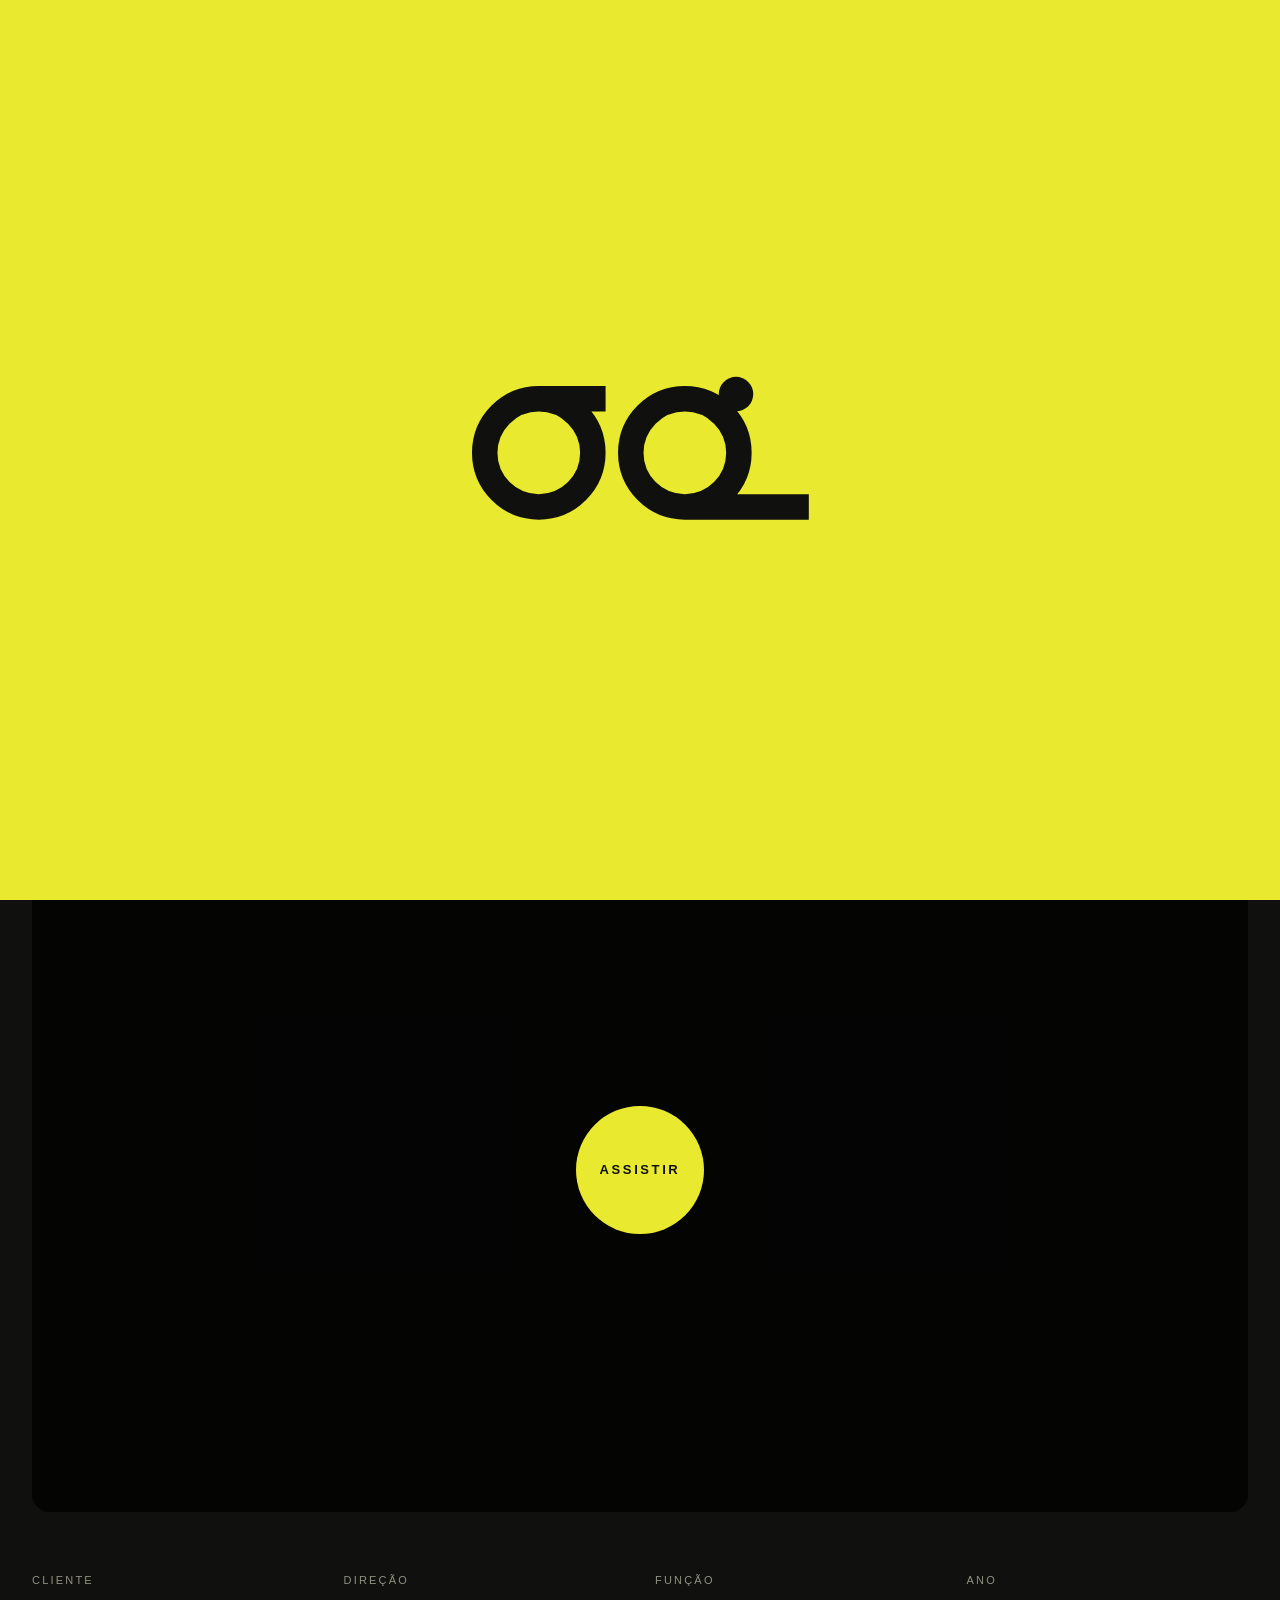
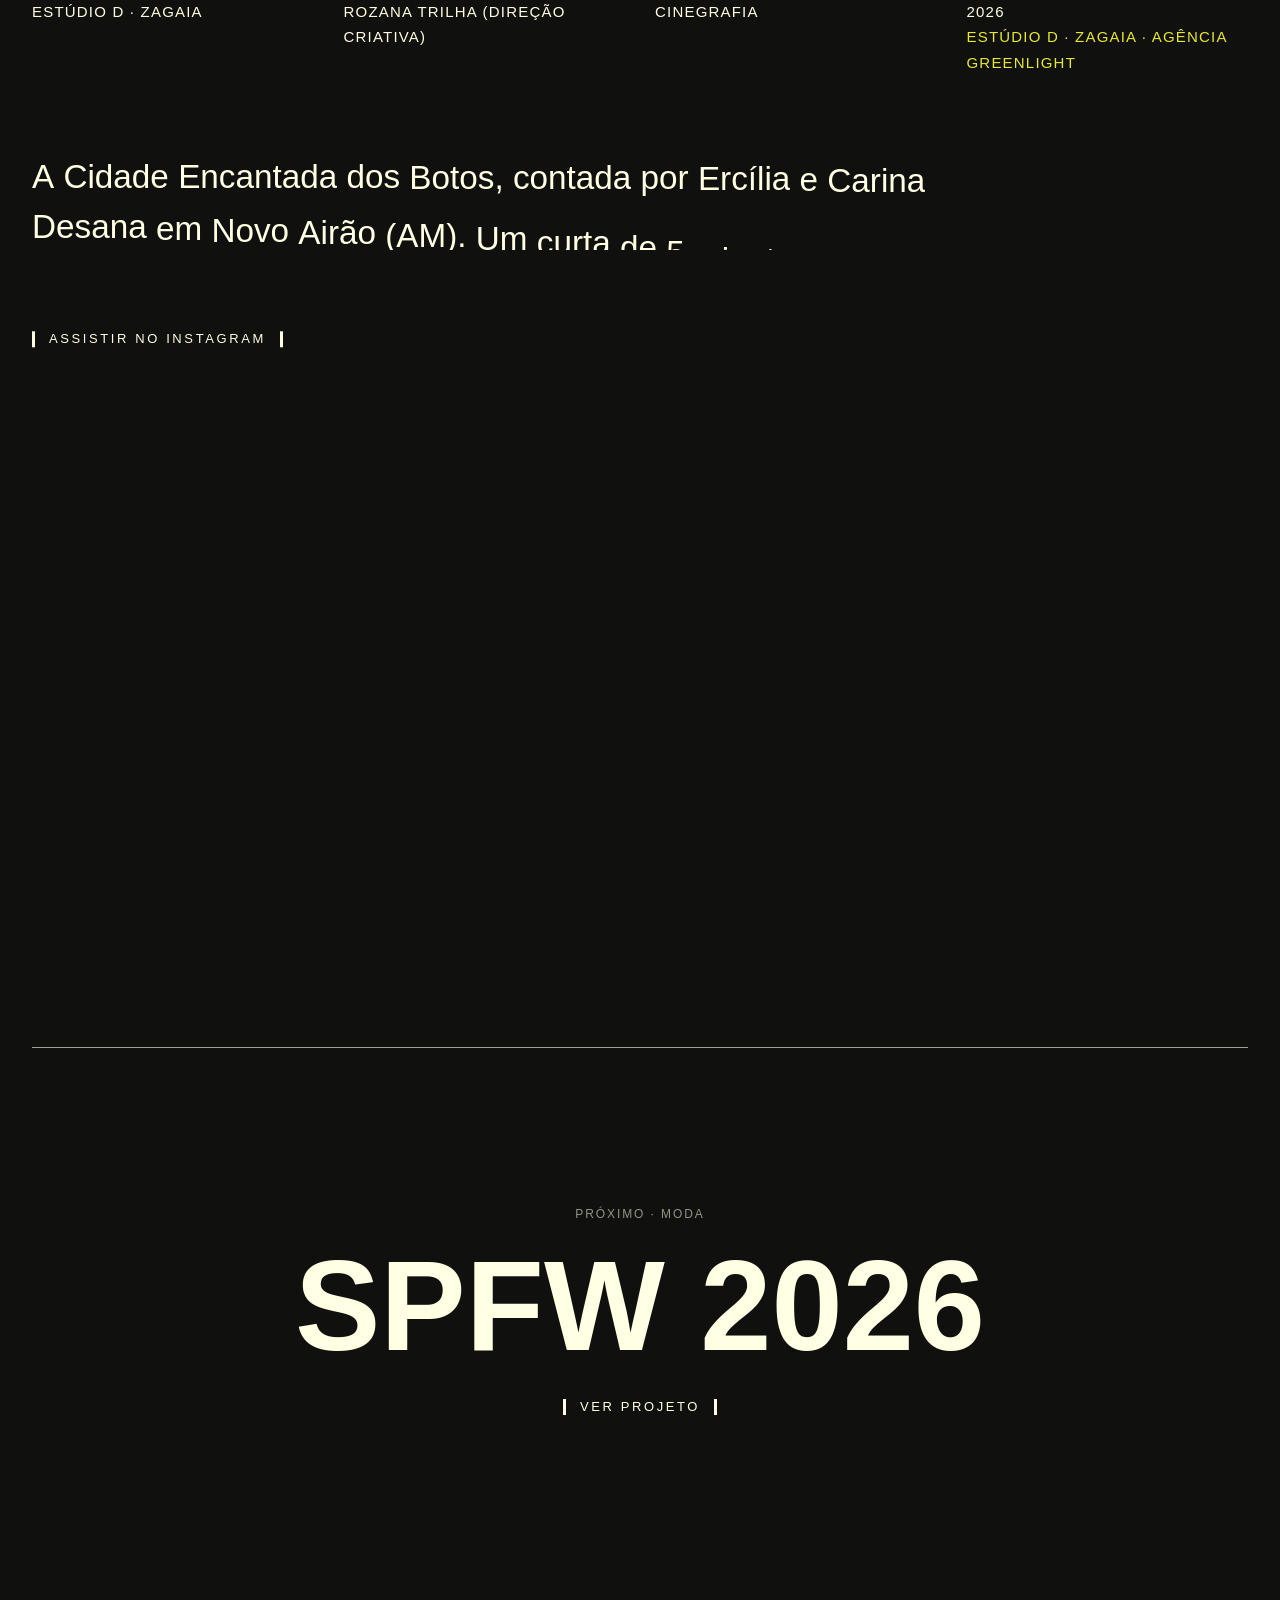
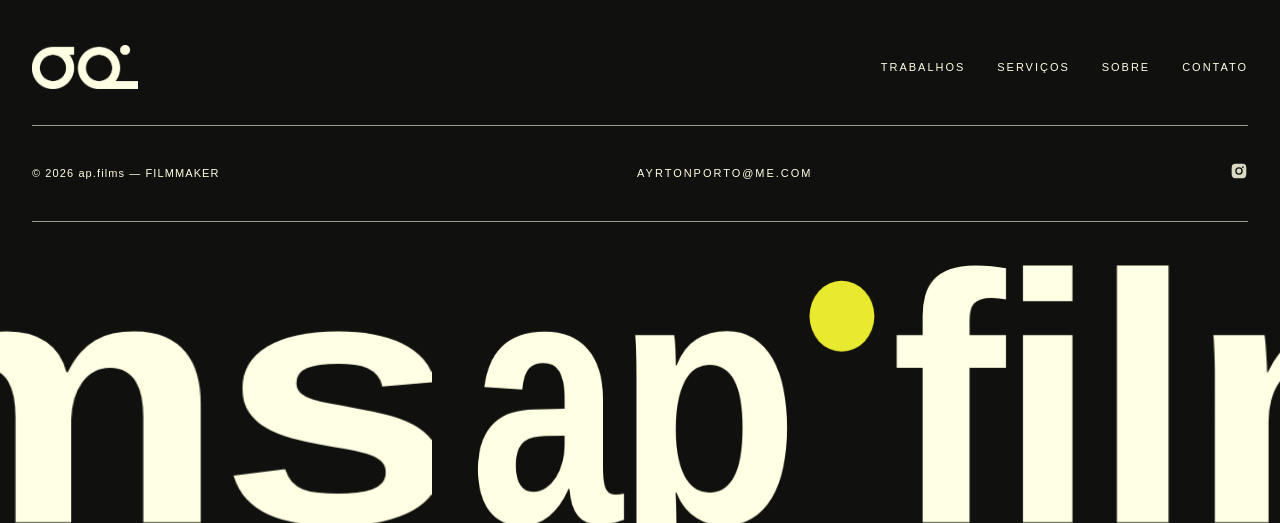
==== commit 029ced48: "Som nos vídeos dos projetos (áudio dos originais; prévias continuam mudas) Co-Authored-By: Claude Fa" ====
--- a/projeto.html
+++ b/projeto.html
@@ -7,18 +7,18 @@
   <link rel="preconnect" href="https://api.fontshare.com">
   <link rel="stylesheet" href="https://api.fontshare.com/v2/css?f[]=satoshi@500,900&display=swap">
   <link rel="icon" type="image/png" href="assets/favicon.png">
-  <link rel="stylesheet" href="css/style.css?v=202610291545">
+  <link rel="stylesheet" href="css/style.css?v=202610291610">
 </head>
 <body data-page="projeto">
   <div class="curtain" aria-hidden="true"><span class="brand"></span></div>
 
   <main id="project"></main>
 
-  <script src="data/projects.js?v=202610291545"></script>
-  <script src="js/render.js?v=202610291545"></script>
-  <script src="js/vendor/gsap.min.js?v=202610291545"></script>
-  <script src="js/vendor/ScrollTrigger.min.js?v=202610291545"></script>
-  <script src="js/vendor/lenis.min.js?v=202610291545"></script>
-  <script src="js/main.js?v=202610291545"></script>
+  <script src="data/projects.js?v=202610291610"></script>
+  <script src="js/render.js?v=202610291610"></script>
+  <script src="js/vendor/gsap.min.js?v=202610291610"></script>
+  <script src="js/vendor/ScrollTrigger.min.js?v=202610291610"></script>
+  <script src="js/vendor/lenis.min.js?v=202610291610"></script>
+  <script src="js/main.js?v=202610291610"></script>
 </body>
 </html>
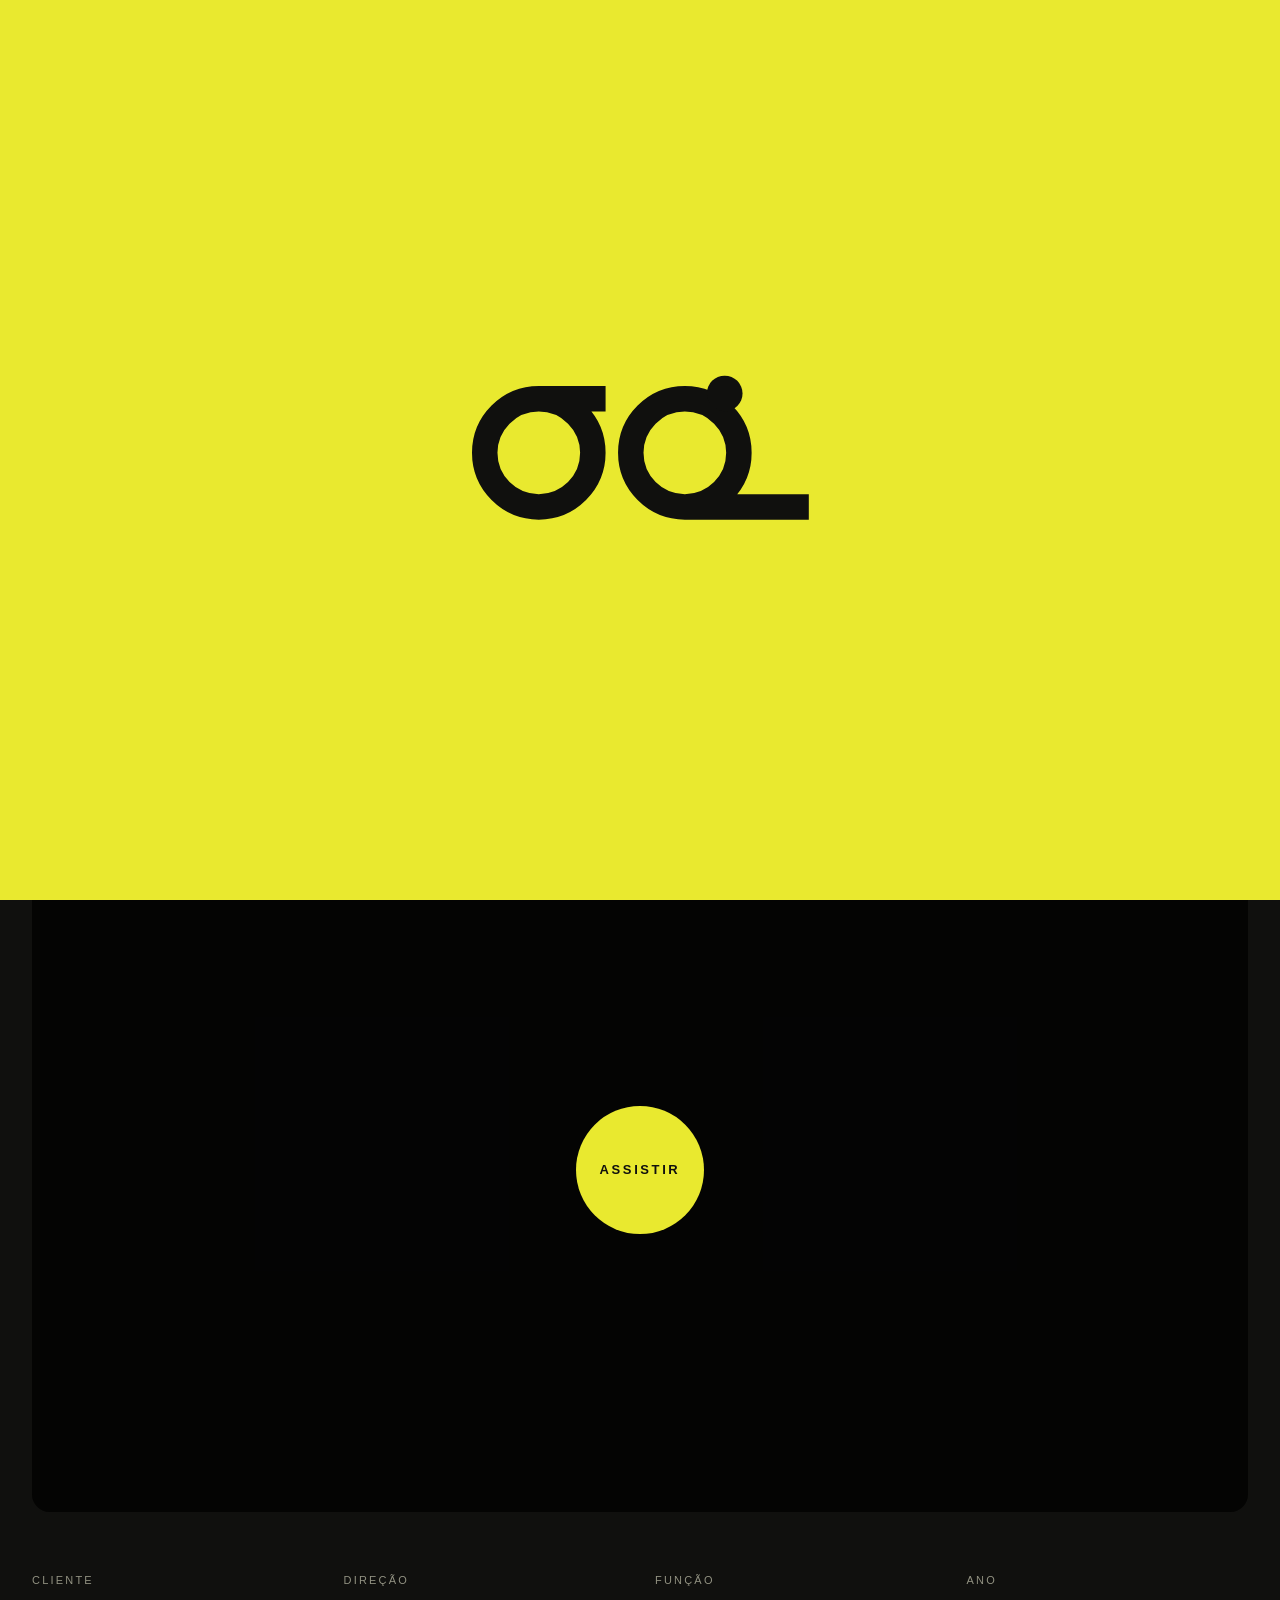
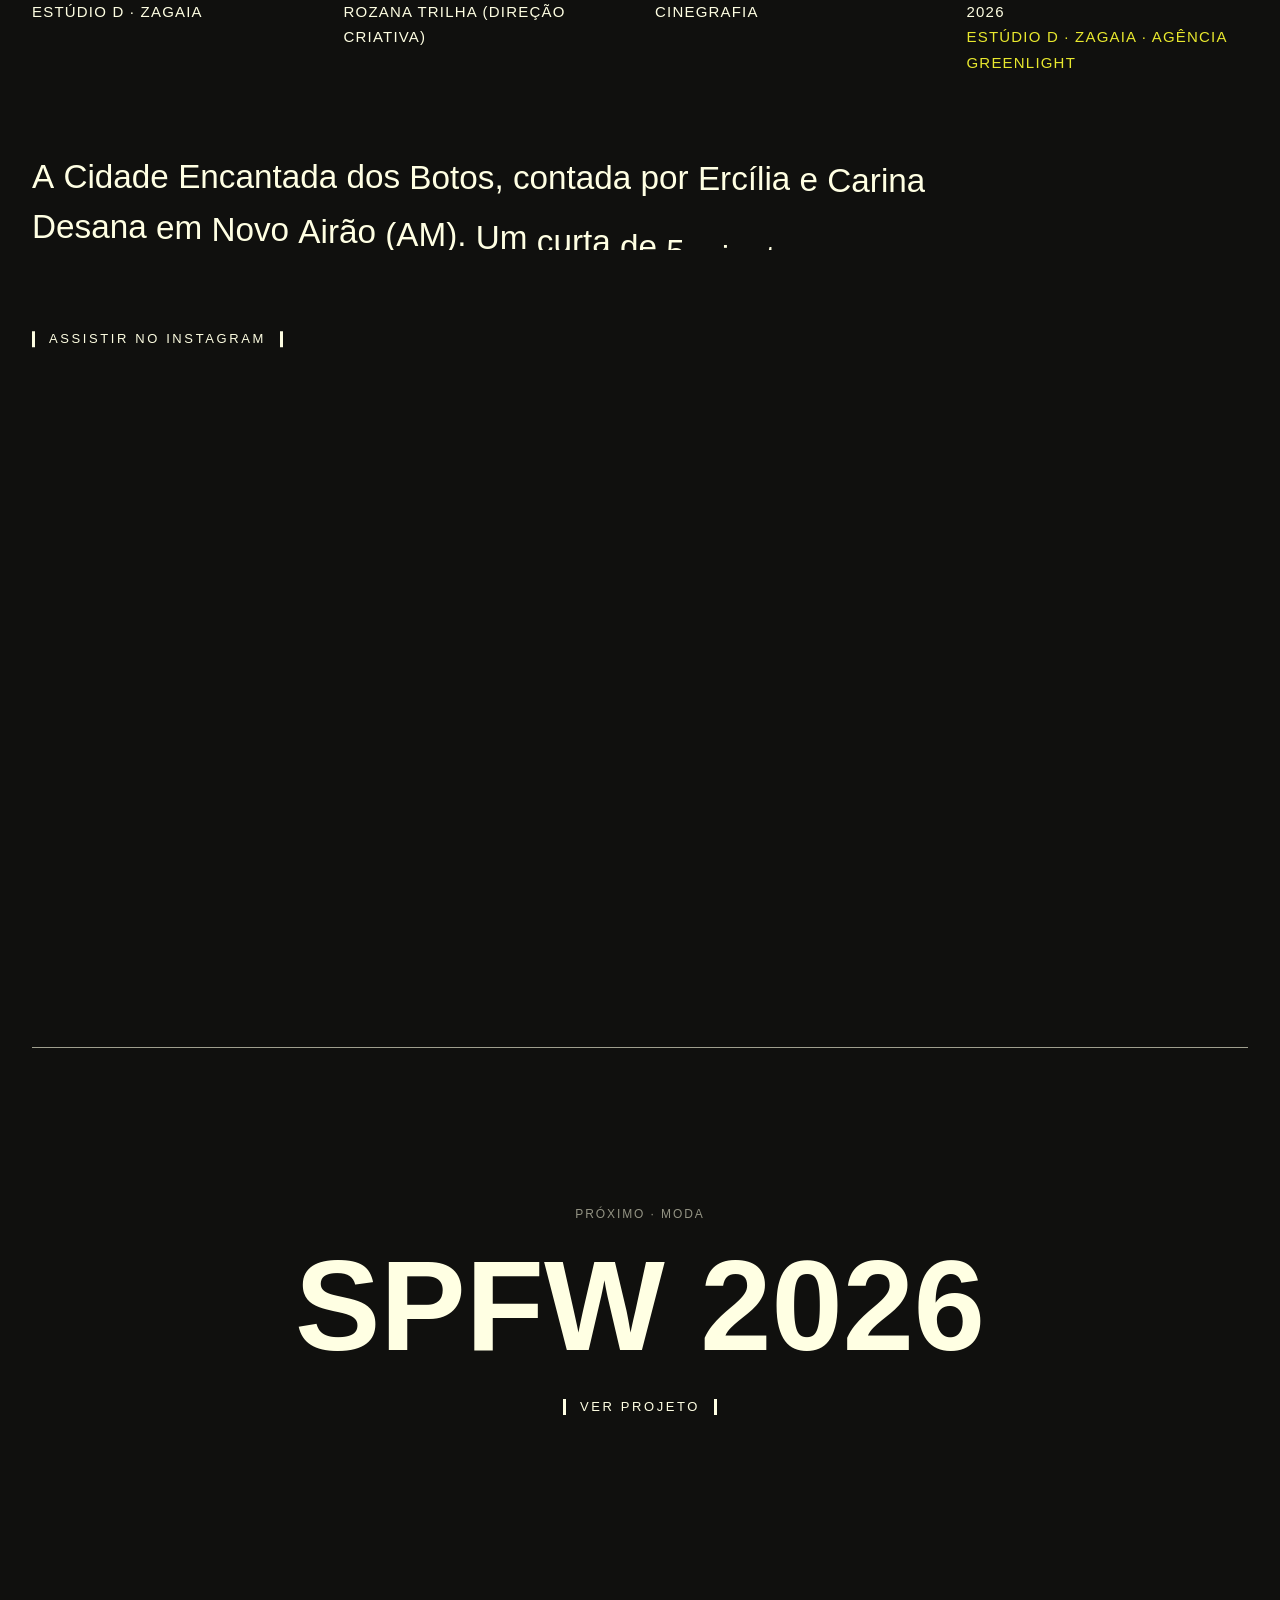
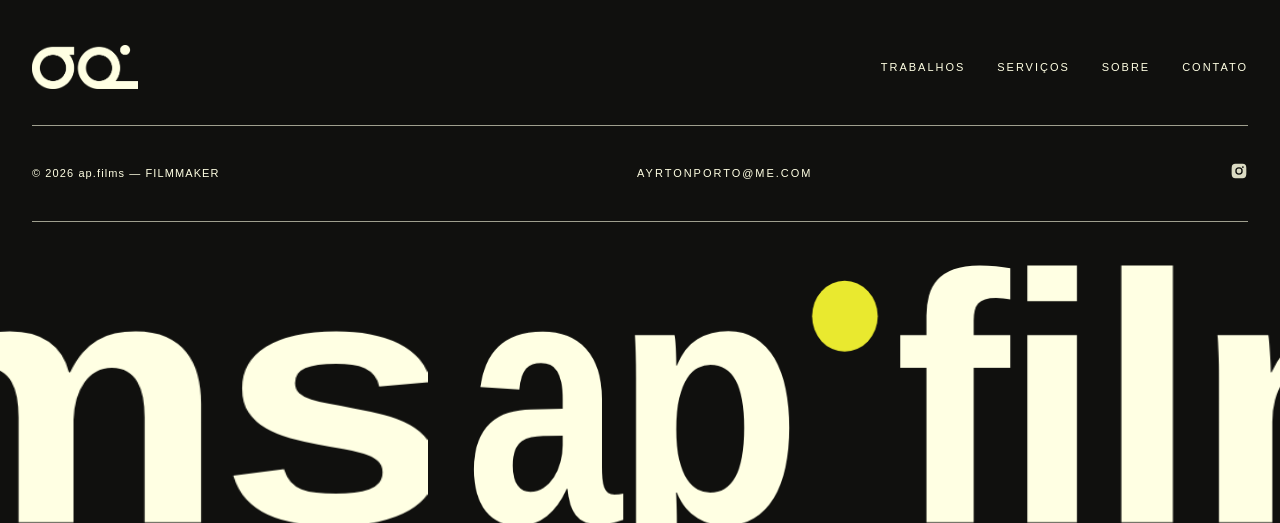
==== commit 0369da20: "Vídeos dos projetos só com o trecho de 12 s da prévia (com som); site 3x mais leve Co-Authored-By: C" ====
--- a/projeto.html
+++ b/projeto.html
@@ -7,18 +7,18 @@
   <link rel="preconnect" href="https://api.fontshare.com">
   <link rel="stylesheet" href="https://api.fontshare.com/v2/css?f[]=satoshi@500,900&display=swap">
   <link rel="icon" type="image/png" href="assets/favicon.png">
-  <link rel="stylesheet" href="css/style.css?v=202610291610">
+  <link rel="stylesheet" href="css/style.css?v=202610291730">
 </head>
 <body data-page="projeto">
   <div class="curtain" aria-hidden="true"><span class="brand"></span></div>
 
   <main id="project"></main>
 
-  <script src="data/projects.js?v=202610291610"></script>
-  <script src="js/render.js?v=202610291610"></script>
-  <script src="js/vendor/gsap.min.js?v=202610291610"></script>
-  <script src="js/vendor/ScrollTrigger.min.js?v=202610291610"></script>
-  <script src="js/vendor/lenis.min.js?v=202610291610"></script>
-  <script src="js/main.js?v=202610291610"></script>
+  <script src="data/projects.js?v=202610291730"></script>
+  <script src="js/render.js?v=202610291730"></script>
+  <script src="js/vendor/gsap.min.js?v=202610291730"></script>
+  <script src="js/vendor/ScrollTrigger.min.js?v=202610291730"></script>
+  <script src="js/vendor/lenis.min.js?v=202610291730"></script>
+  <script src="js/main.js?v=202610291730"></script>
 </body>
 </html>
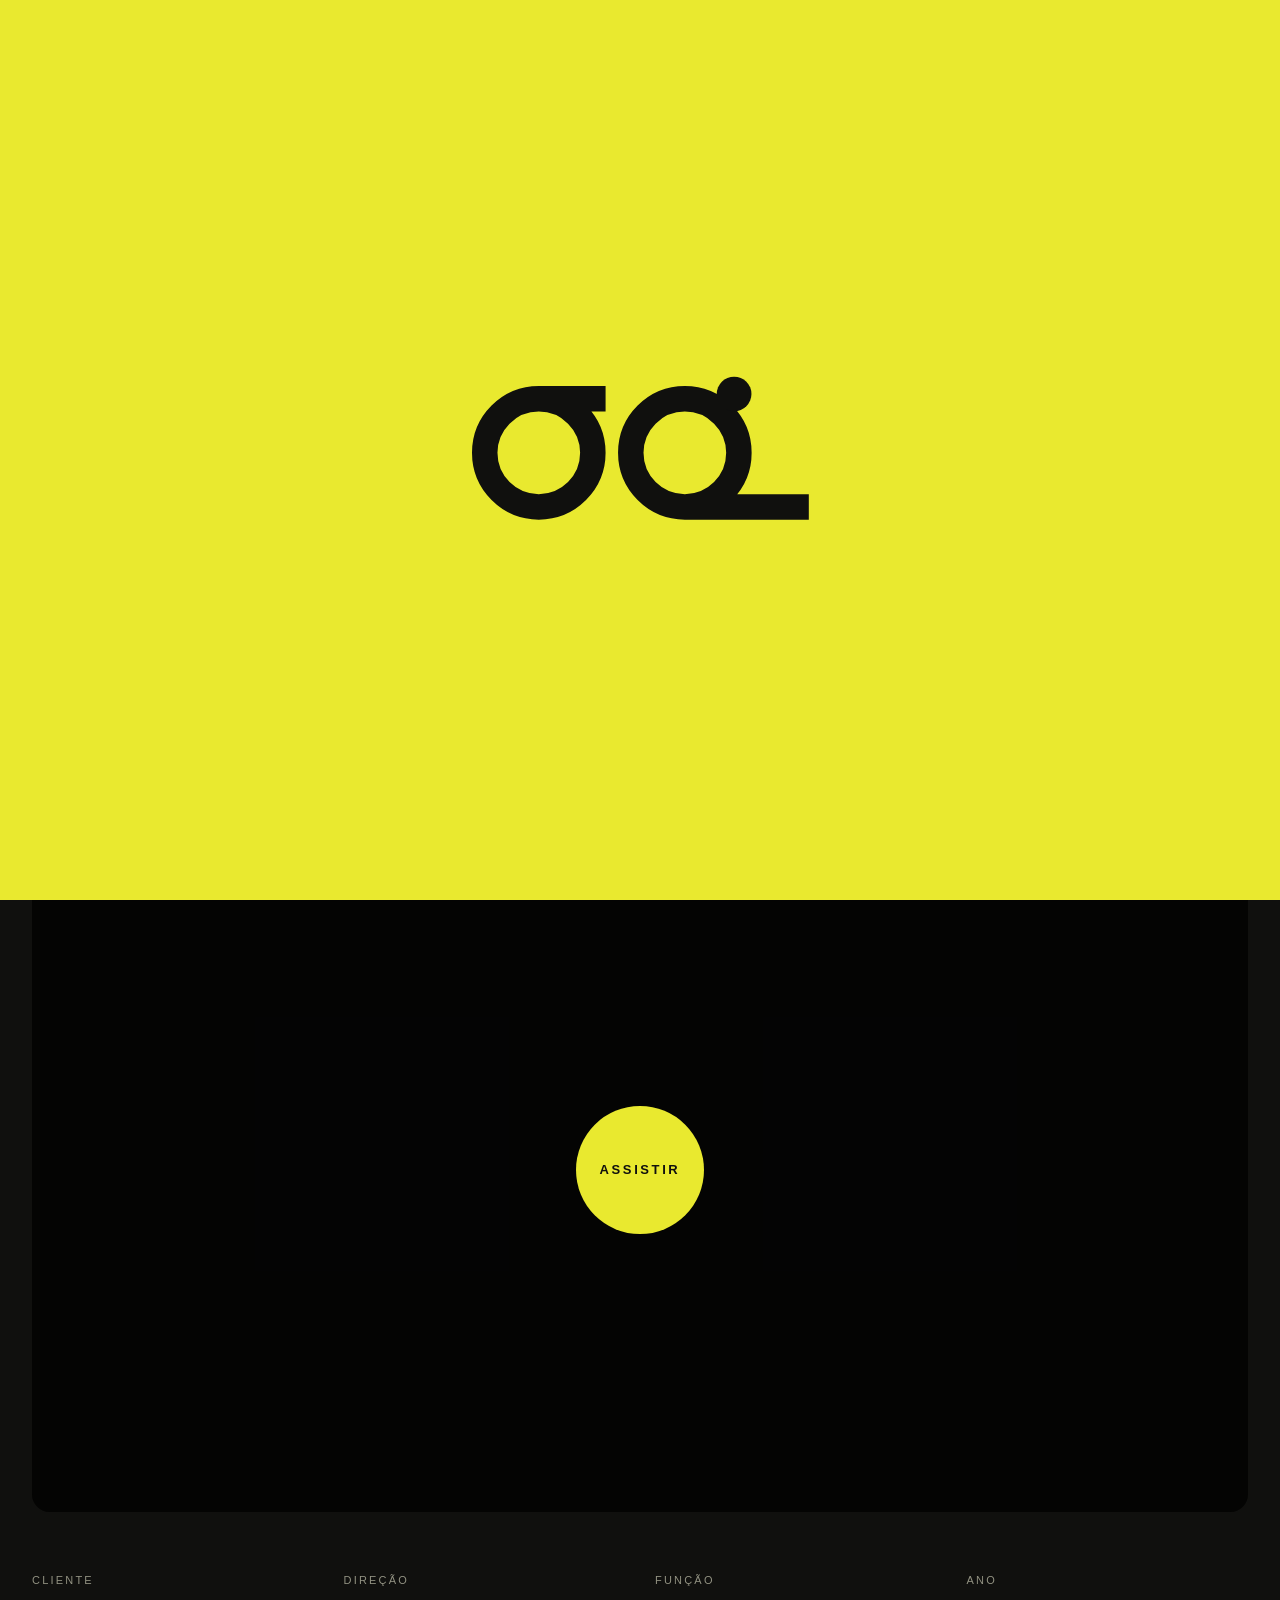
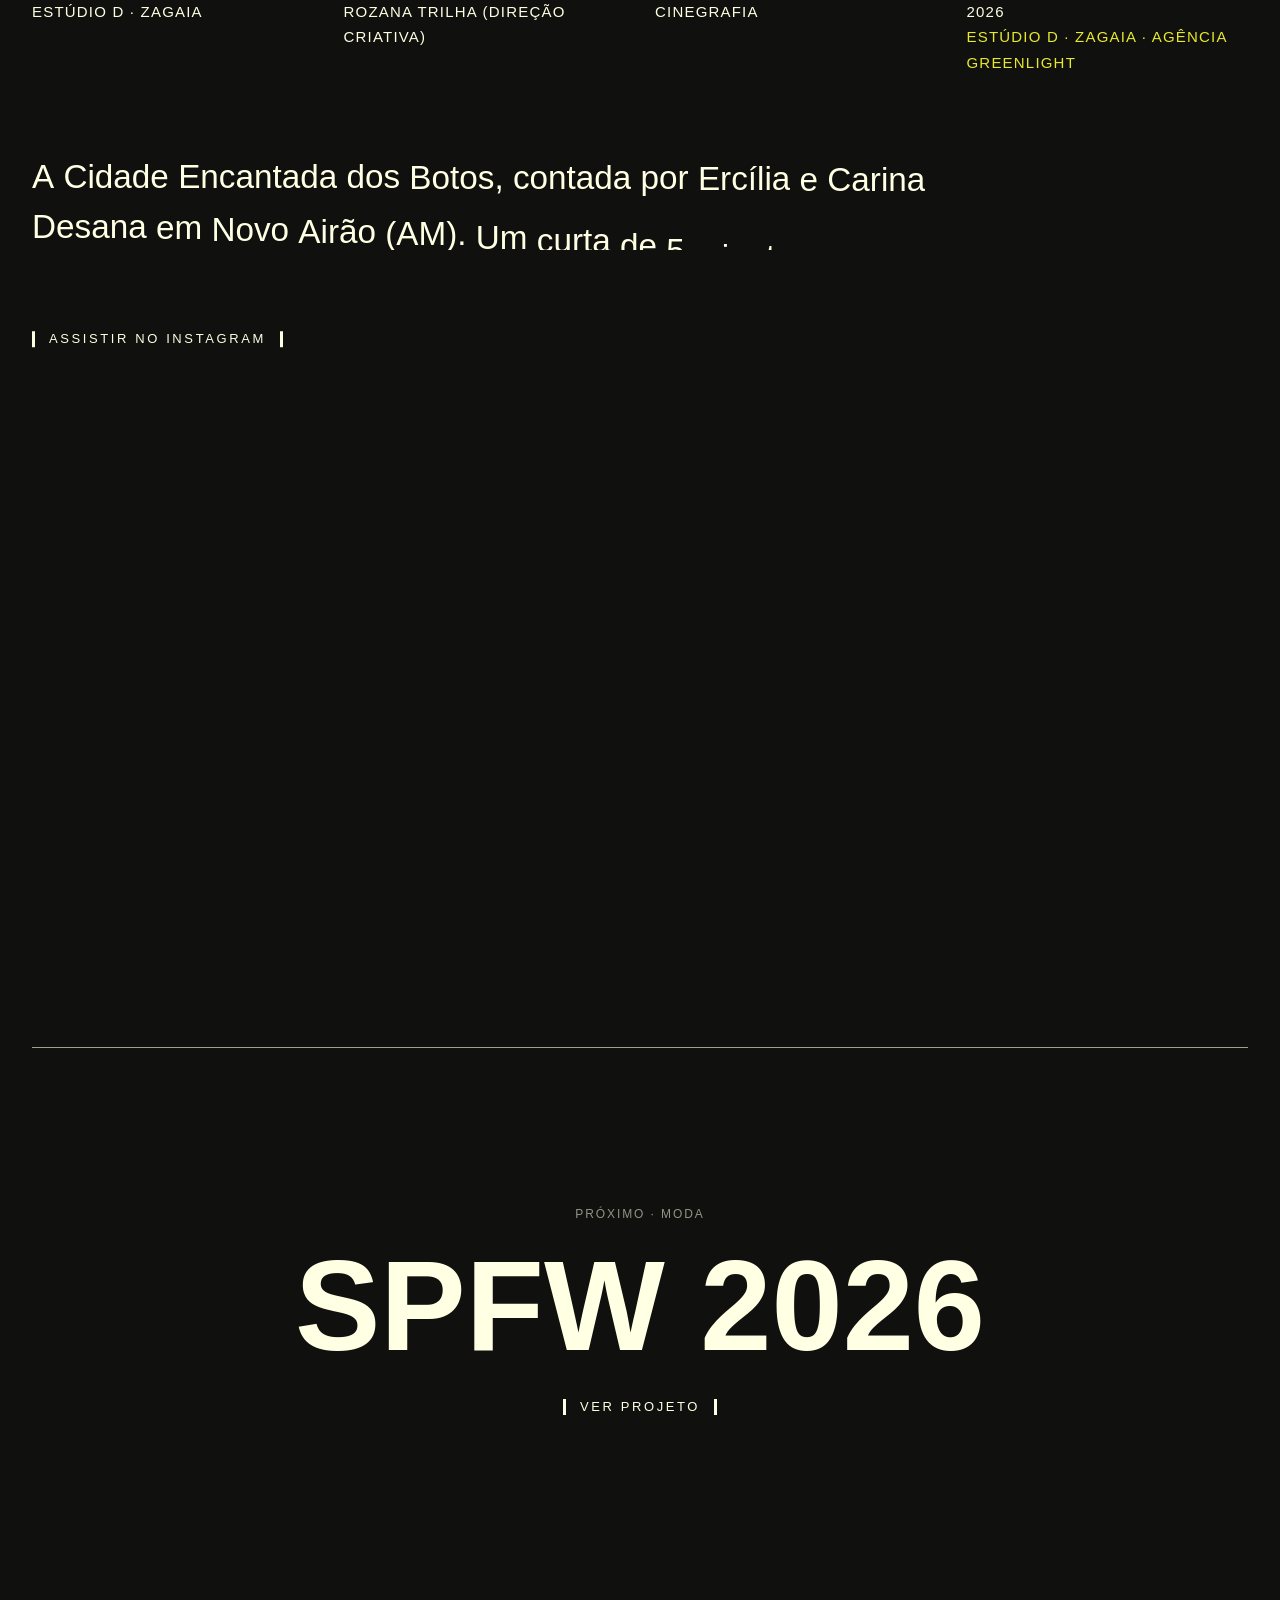
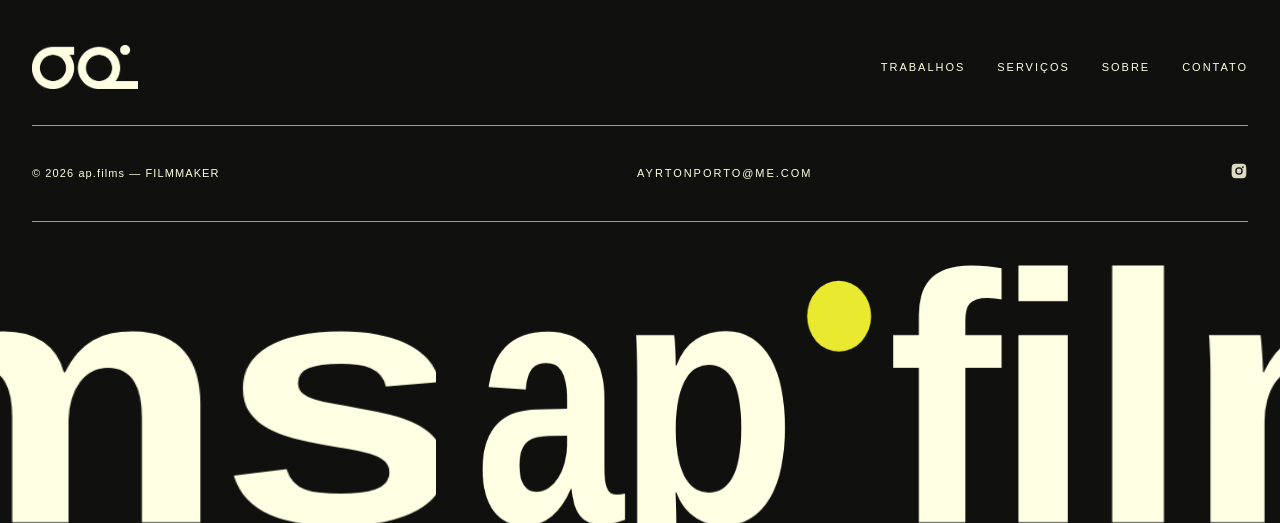
==== commit 32a90368: "Encantados sem áudio: esconde o botão Ativar som Co-Authored-By: Claude Fable 5.1 <noreply@anthropic" ====
--- a/projeto.html
+++ b/projeto.html
@@ -7,18 +7,18 @@
   <link rel="preconnect" href="https://api.fontshare.com">
   <link rel="stylesheet" href="https://api.fontshare.com/v2/css?f[]=satoshi@500,900&display=swap">
   <link rel="icon" type="image/png" href="assets/favicon.png">
-  <link rel="stylesheet" href="css/style.css?v=202610291730">
+  <link rel="stylesheet" href="css/style.css?v=202610291740">
 </head>
 <body data-page="projeto">
   <div class="curtain" aria-hidden="true"><span class="brand"></span></div>
 
   <main id="project"></main>
 
-  <script src="data/projects.js?v=202610291730"></script>
-  <script src="js/render.js?v=202610291730"></script>
-  <script src="js/vendor/gsap.min.js?v=202610291730"></script>
-  <script src="js/vendor/ScrollTrigger.min.js?v=202610291730"></script>
-  <script src="js/vendor/lenis.min.js?v=202610291730"></script>
-  <script src="js/main.js?v=202610291730"></script>
+  <script src="data/projects.js?v=202610291740"></script>
+  <script src="js/render.js?v=202610291740"></script>
+  <script src="js/vendor/gsap.min.js?v=202610291740"></script>
+  <script src="js/vendor/ScrollTrigger.min.js?v=202610291740"></script>
+  <script src="js/vendor/lenis.min.js?v=202610291740"></script>
+  <script src="js/main.js?v=202610291740"></script>
 </body>
 </html>
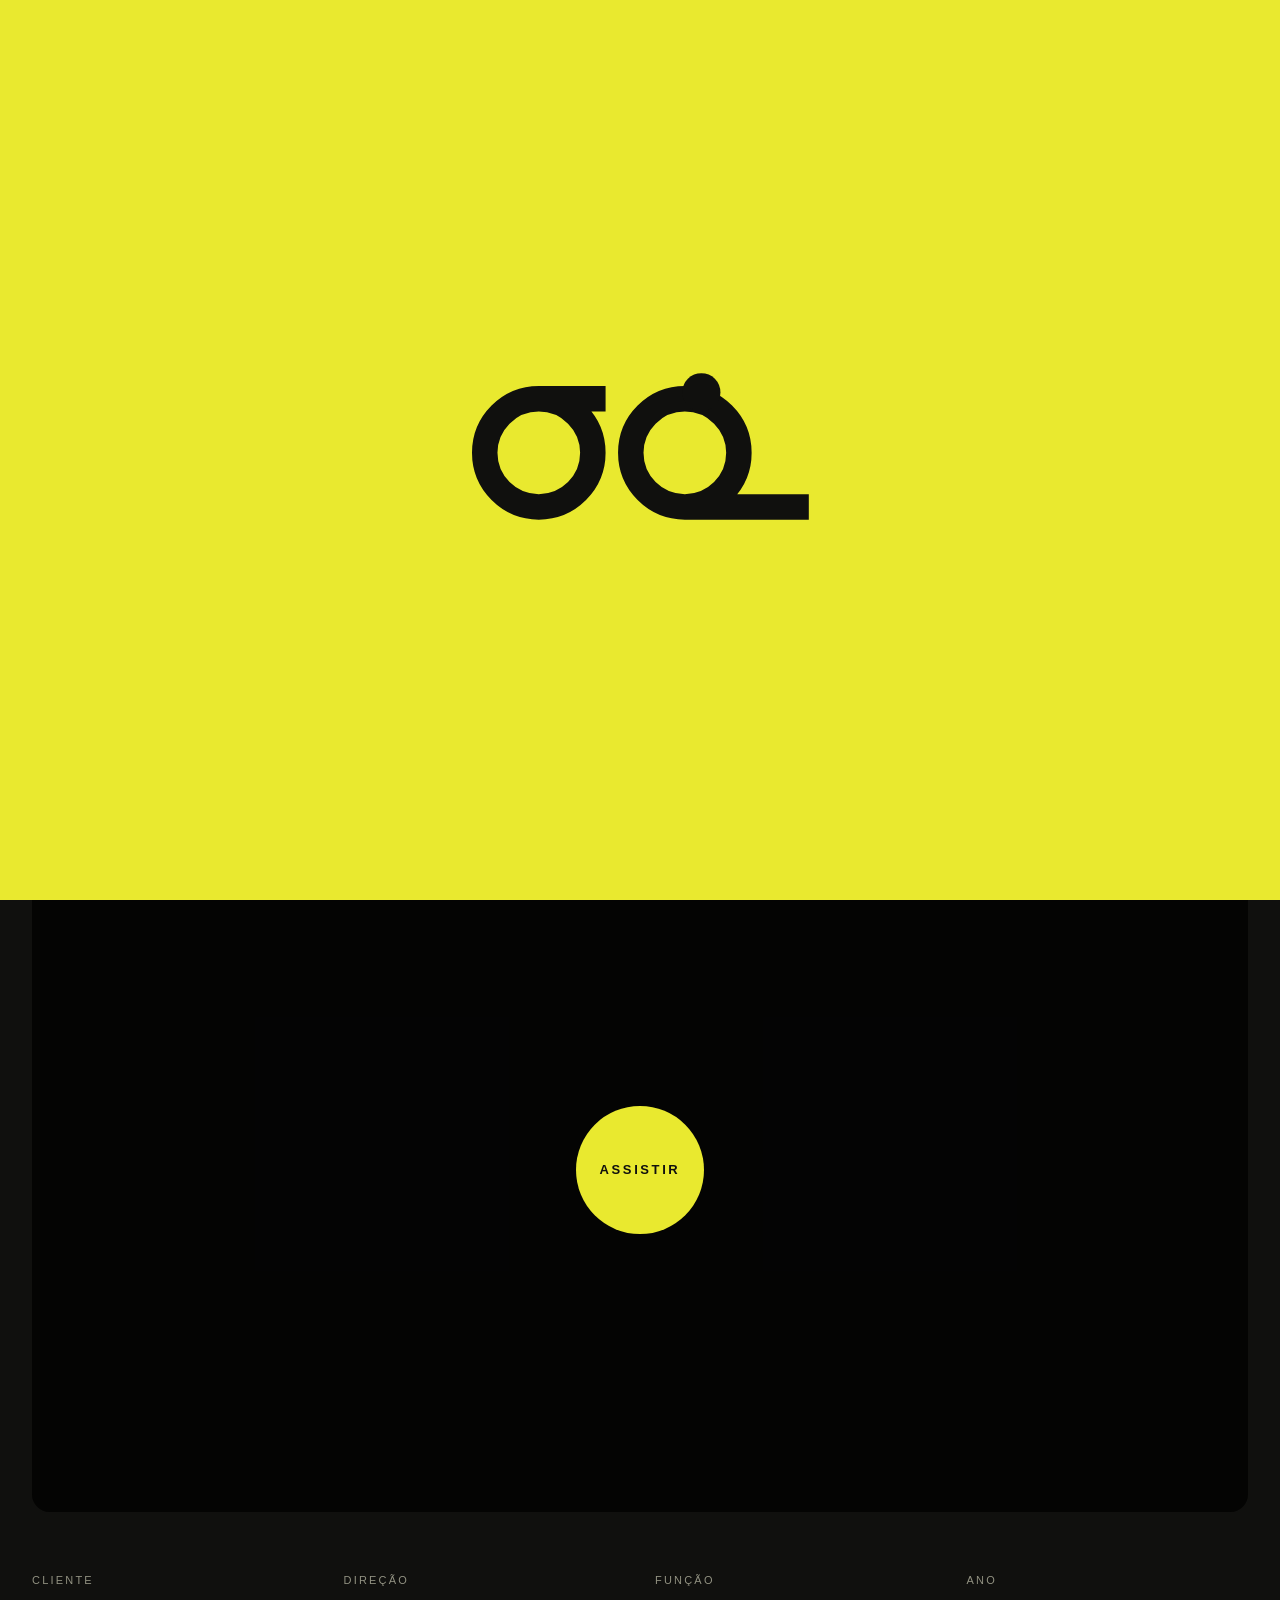
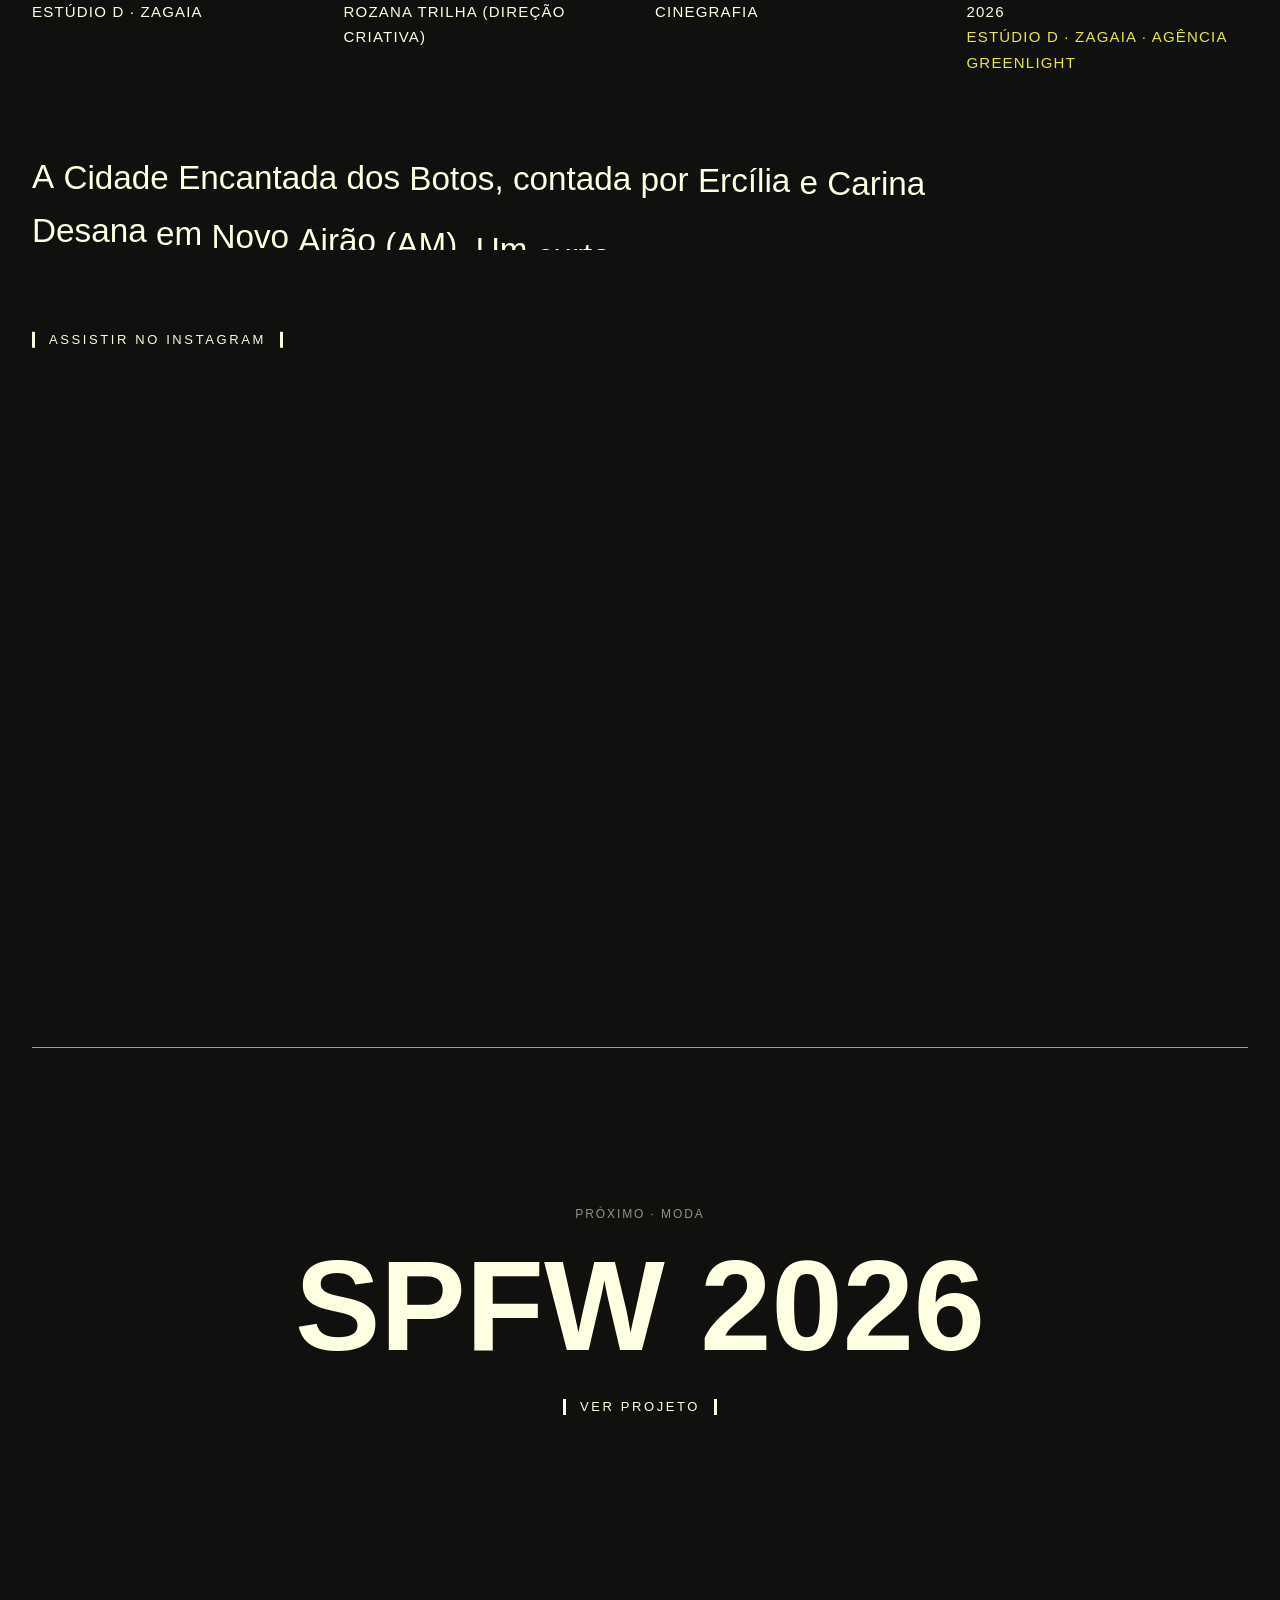
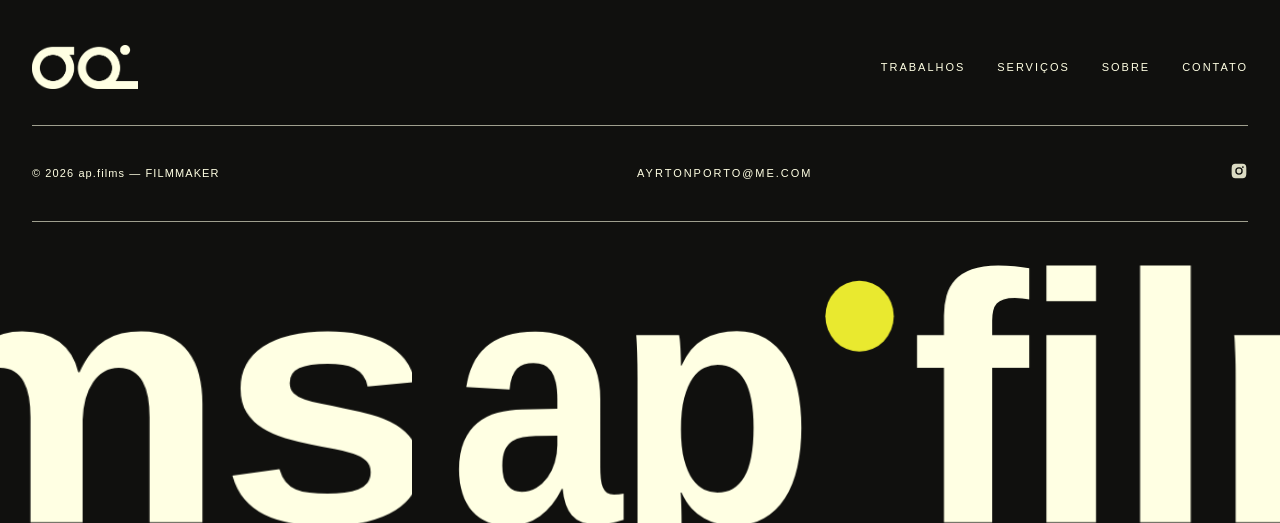
==== commit fc02c40b: "Cursor: bolinha segue o mouse quadro a quadro (sem atraso de 0,35 s), cor medida só ao trocar de ele" ====
--- a/projeto.html
+++ b/projeto.html
@@ -7,18 +7,18 @@
   <link rel="preconnect" href="https://api.fontshare.com">
   <link rel="stylesheet" href="https://api.fontshare.com/v2/css?f[]=satoshi@500,900&display=swap">
   <link rel="icon" type="image/png" href="assets/favicon.png">
-  <link rel="stylesheet" href="css/style.css?v=202610291740">
+  <link rel="stylesheet" href="css/style.css?v=202610291800">
 </head>
 <body data-page="projeto">
   <div class="curtain" aria-hidden="true"><span class="brand"></span></div>
 
   <main id="project"></main>
 
-  <script src="data/projects.js?v=202610291740"></script>
-  <script src="js/render.js?v=202610291740"></script>
-  <script src="js/vendor/gsap.min.js?v=202610291740"></script>
-  <script src="js/vendor/ScrollTrigger.min.js?v=202610291740"></script>
-  <script src="js/vendor/lenis.min.js?v=202610291740"></script>
-  <script src="js/main.js?v=202610291740"></script>
+  <script src="data/projects.js?v=202610291800"></script>
+  <script src="js/render.js?v=202610291800"></script>
+  <script src="js/vendor/gsap.min.js?v=202610291800"></script>
+  <script src="js/vendor/ScrollTrigger.min.js?v=202610291800"></script>
+  <script src="js/vendor/lenis.min.js?v=202610291800"></script>
+  <script src="js/main.js?v=202610291800"></script>
 </body>
 </html>
--- a/css/style.css
+++ b/css/style.css
@@ -300,7 +300,7 @@
   width: 12px; height: 12px; margin: -6px 0 0 -6px; border-radius: 50%;
   background: var(--yellow); color: var(--ink); mix-blend-mode: normal;
   display: grid; place-items: center; font-size: 0; font-weight: 900; letter-spacing: .15em;
-  opacity: 0;
+  opacity: 0; will-change: transform;
   transition: background-color .25s var(--ease), opacity .3s;
 }
 .cursor.is-on { opacity: 1; }
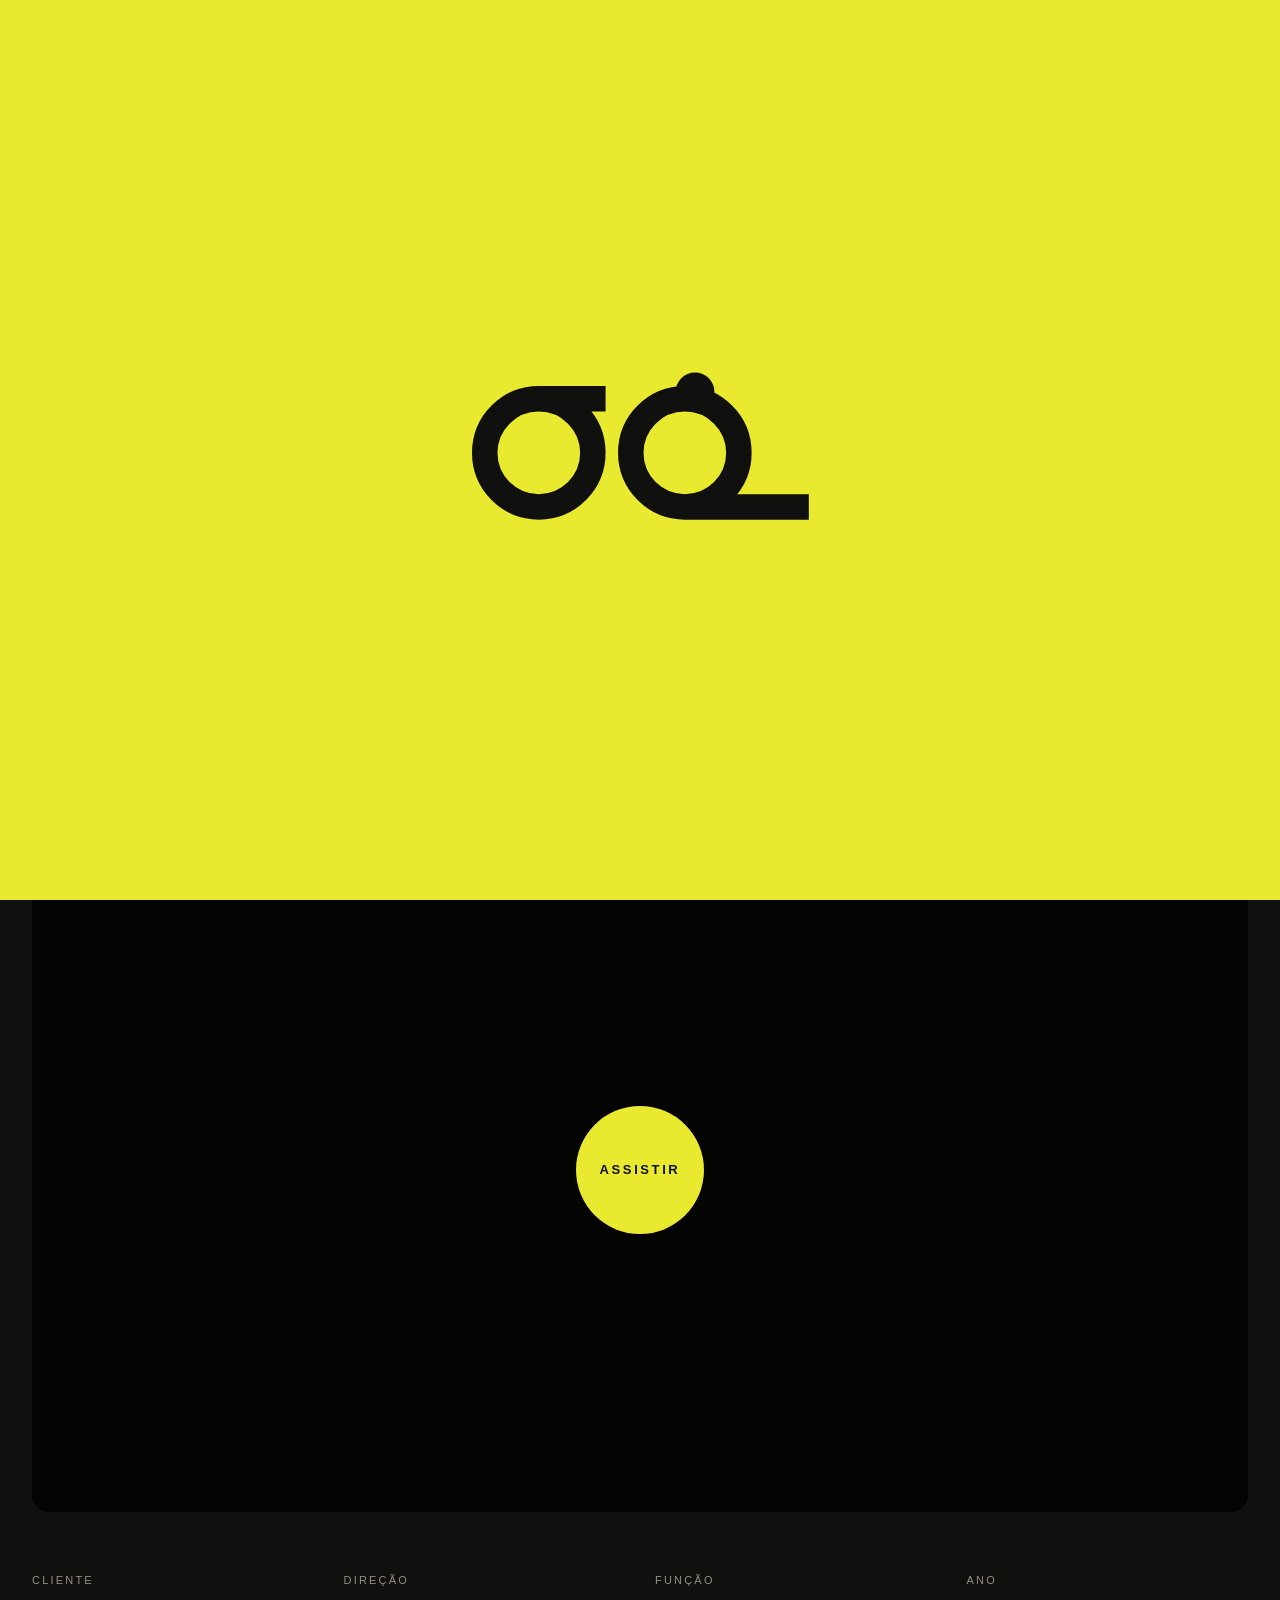
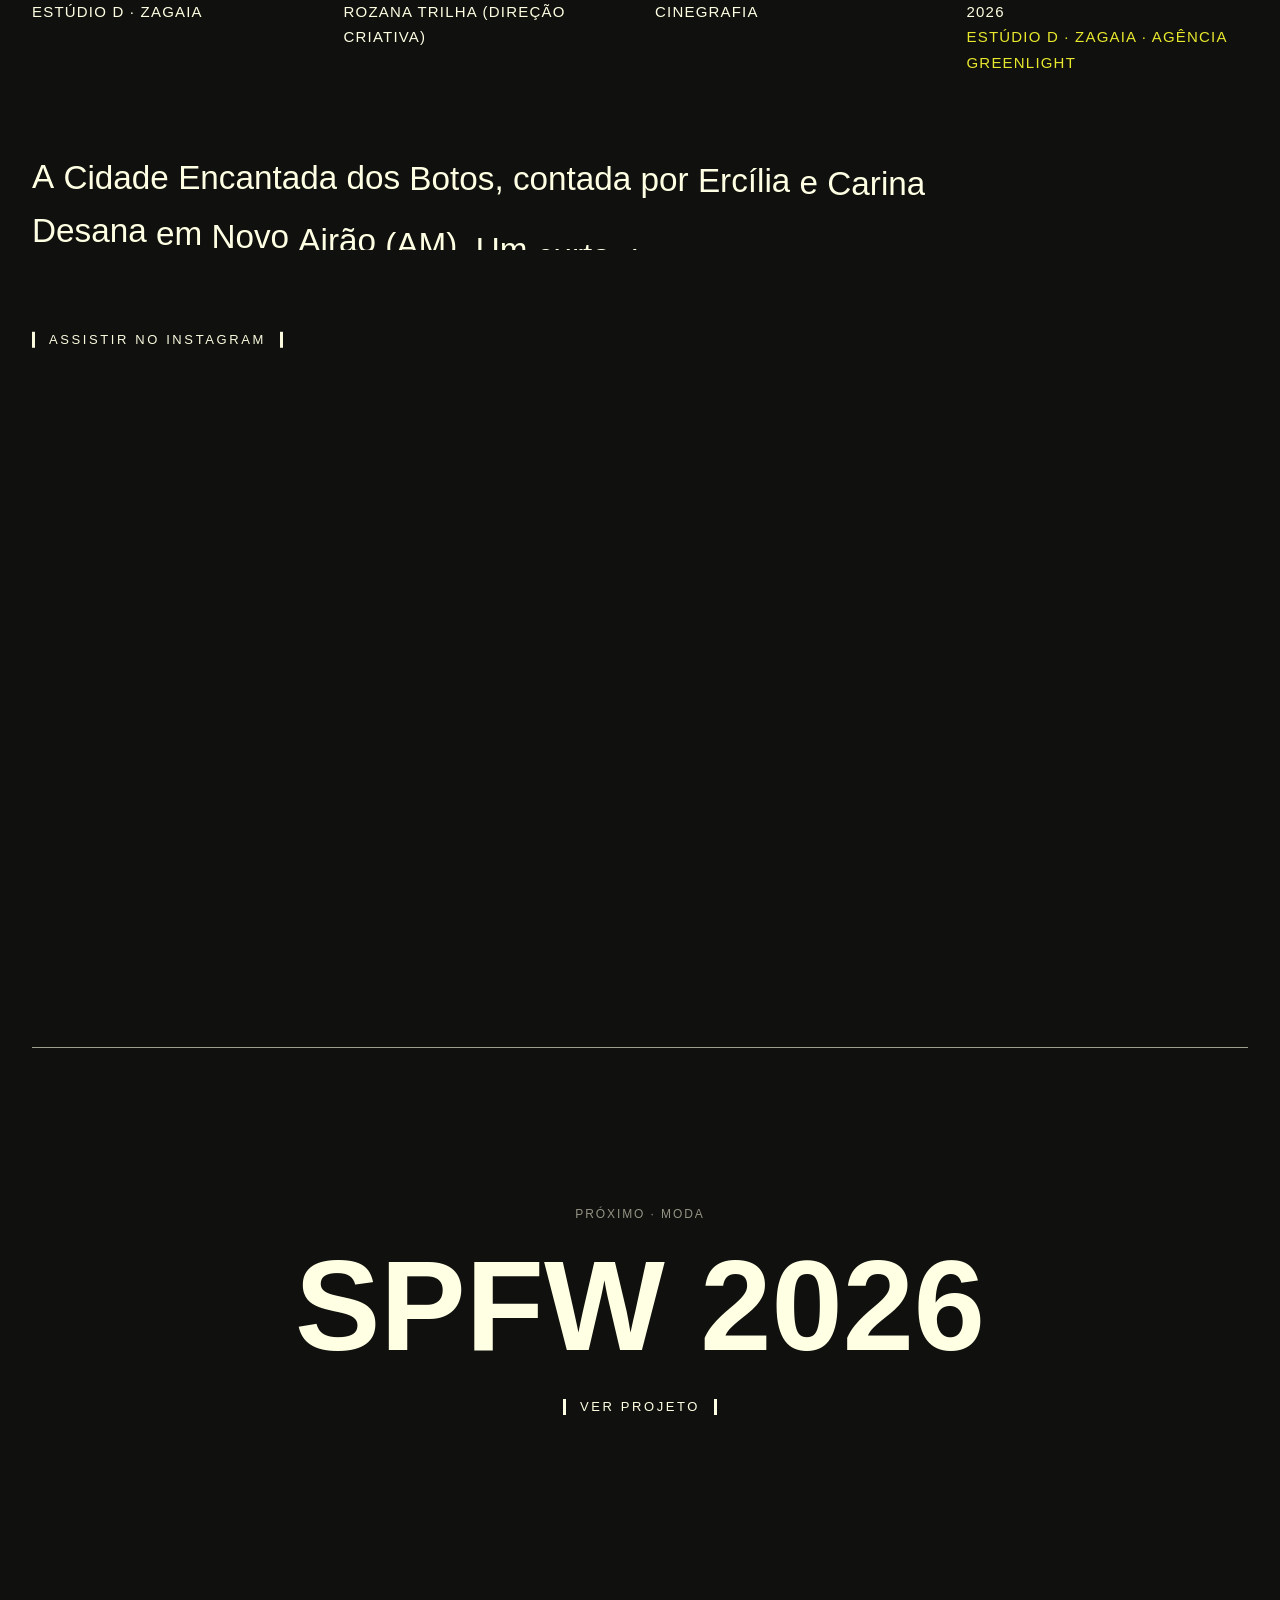
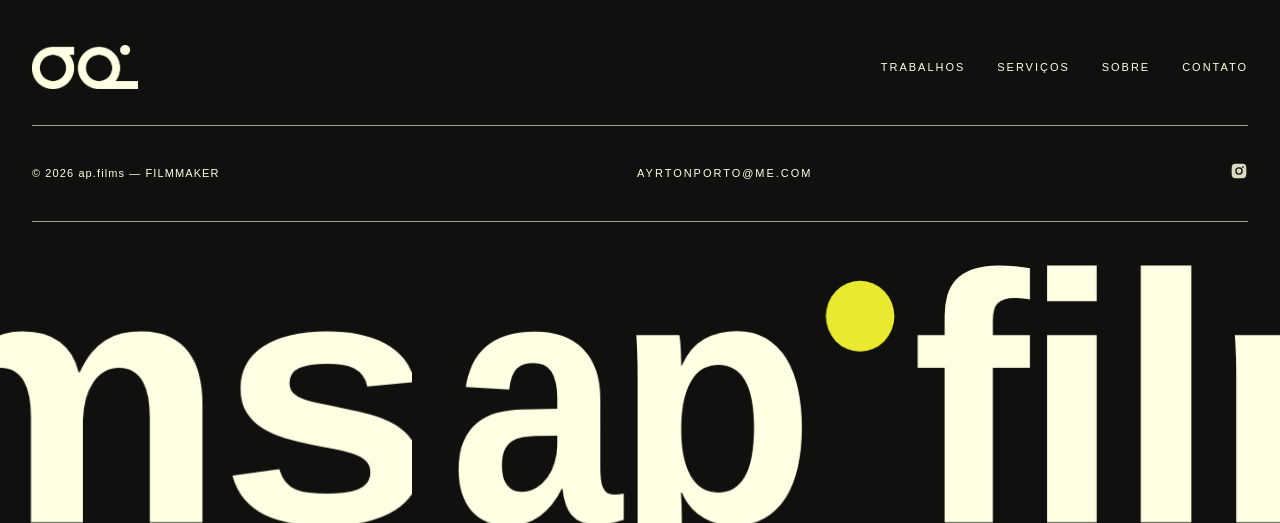
==== commit d0a9f971: "Cursor: um pouco mais de suavidade no acompanhamento (SPEED 24) Co-Authored-By: Claude Fable 5.1 <no" ====
--- a/projeto.html
+++ b/projeto.html
@@ -7,18 +7,18 @@
   <link rel="preconnect" href="https://api.fontshare.com">
   <link rel="stylesheet" href="https://api.fontshare.com/v2/css?f[]=satoshi@500,900&display=swap">
   <link rel="icon" type="image/png" href="assets/favicon.png">
-  <link rel="stylesheet" href="css/style.css?v=202610291800">
+  <link rel="stylesheet" href="css/style.css?v=202610292210">
 </head>
 <body data-page="projeto">
   <div class="curtain" aria-hidden="true"><span class="brand"></span></div>
 
   <main id="project"></main>
 
-  <script src="data/projects.js?v=202610291800"></script>
-  <script src="js/render.js?v=202610291800"></script>
-  <script src="js/vendor/gsap.min.js?v=202610291800"></script>
-  <script src="js/vendor/ScrollTrigger.min.js?v=202610291800"></script>
-  <script src="js/vendor/lenis.min.js?v=202610291800"></script>
-  <script src="js/main.js?v=202610291800"></script>
+  <script src="data/projects.js?v=202610292210"></script>
+  <script src="js/render.js?v=202610292210"></script>
+  <script src="js/vendor/gsap.min.js?v=202610292210"></script>
+  <script src="js/vendor/ScrollTrigger.min.js?v=202610292210"></script>
+  <script src="js/vendor/lenis.min.js?v=202610292210"></script>
+  <script src="js/main.js?v=202610292210"></script>
 </body>
 </html>
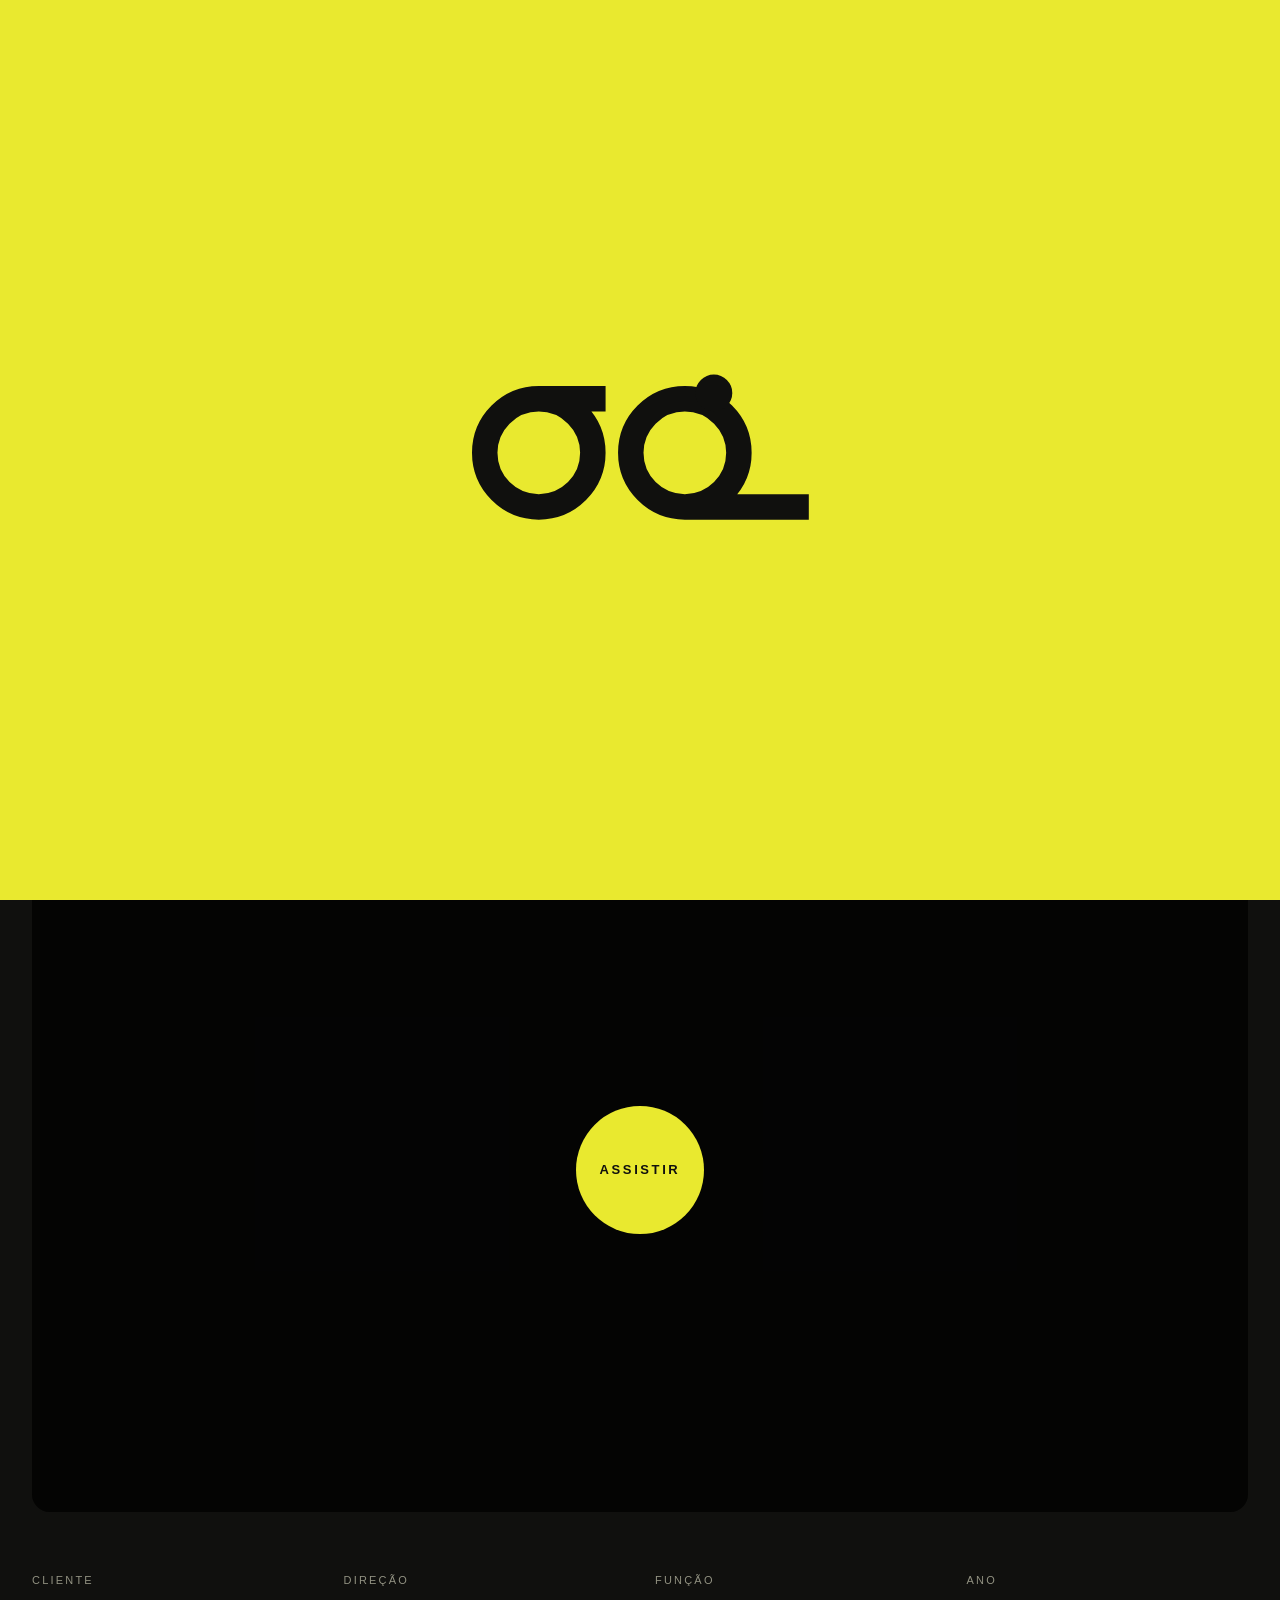
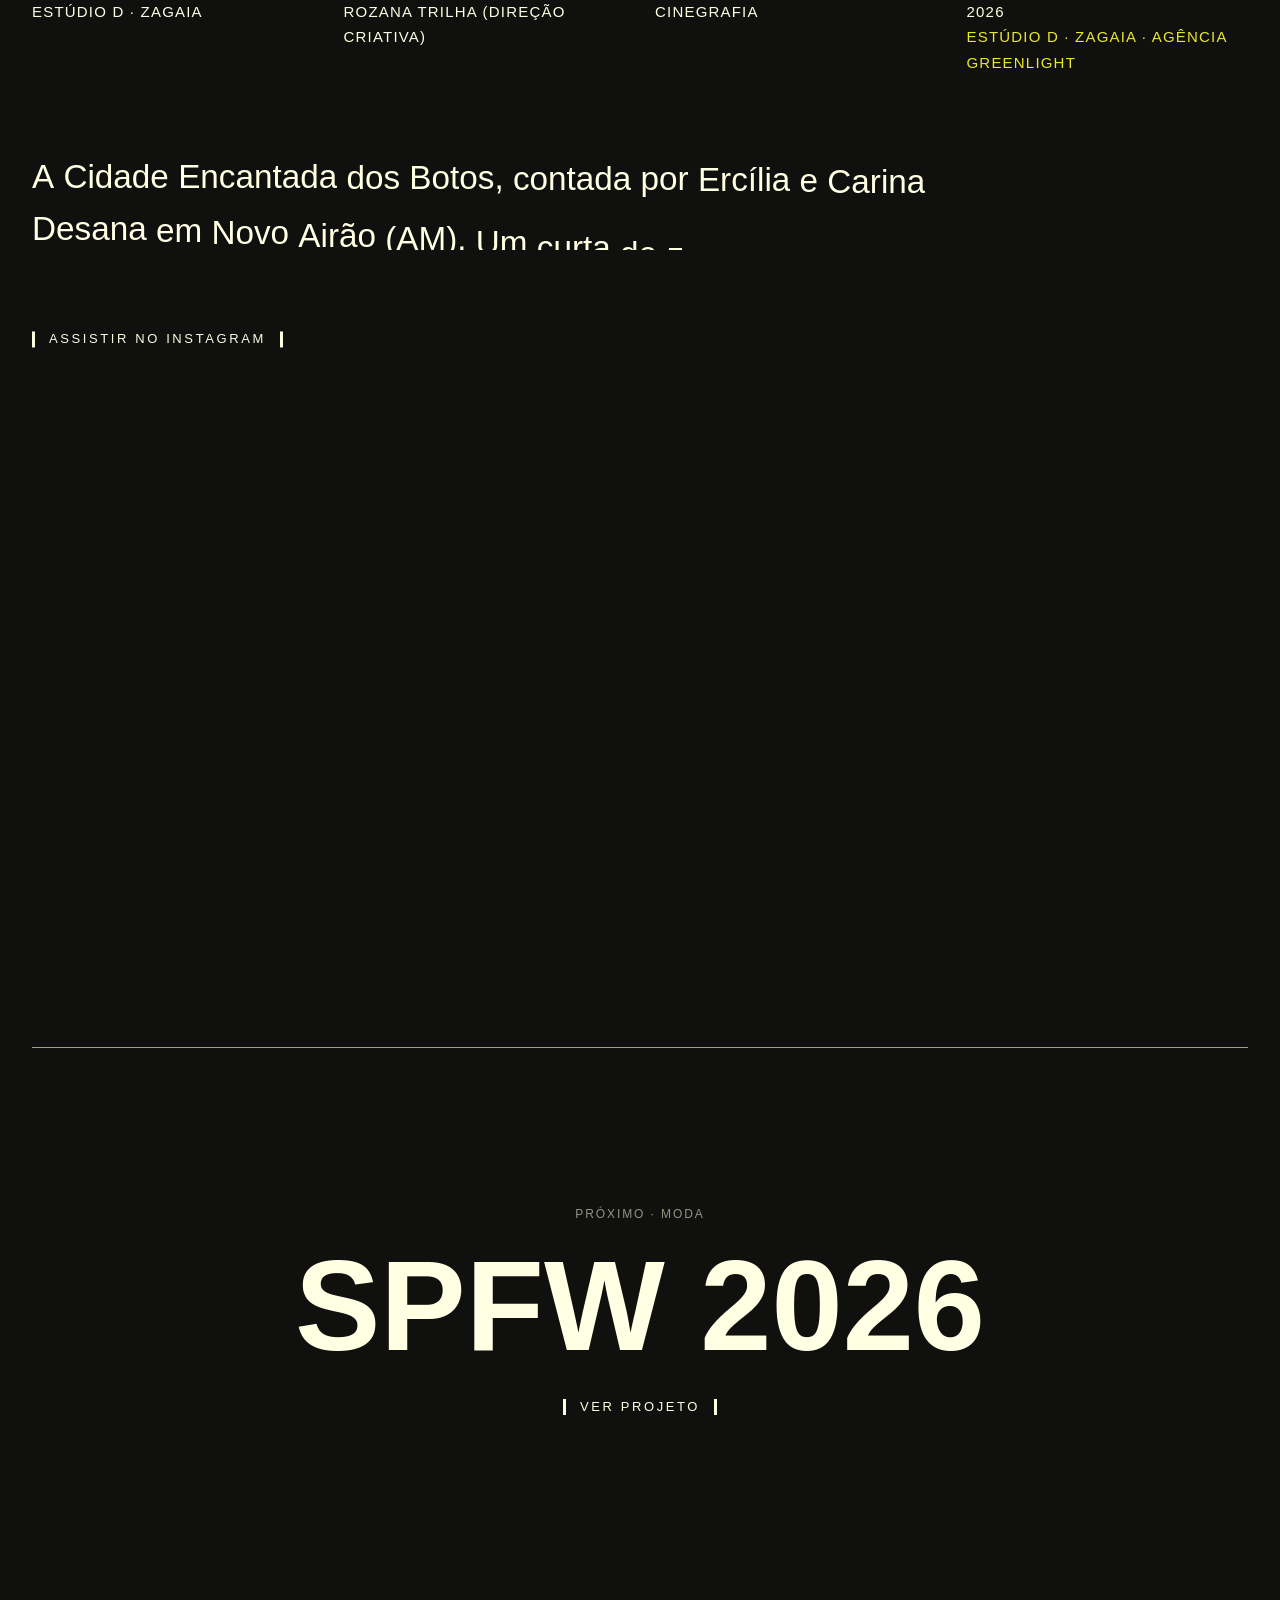
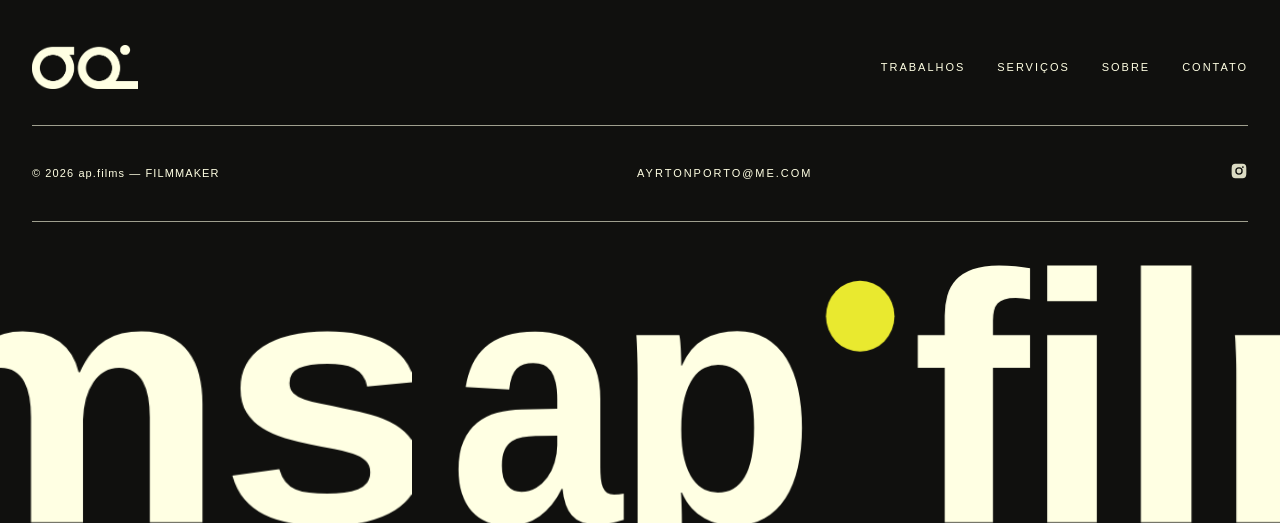
==== commit 6d02eac2: "Capas dos cards: quadro novo no Pelmex+, Ep. 2/3/5/6, Formas e SPFW; enquadramento (focus) nos verti" ====
--- a/projeto.html
+++ b/projeto.html
@@ -7,18 +7,18 @@
   <link rel="preconnect" href="https://api.fontshare.com">
   <link rel="stylesheet" href="https://api.fontshare.com/v2/css?f[]=satoshi@500,900&display=swap">
   <link rel="icon" type="image/png" href="assets/favicon.png">
-  <link rel="stylesheet" href="css/style.css?v=202610292210">
+  <link rel="stylesheet" href="css/style.css?v=202610300230">
 </head>
 <body data-page="projeto">
   <div class="curtain" aria-hidden="true"><span class="brand"></span></div>
 
   <main id="project"></main>
 
-  <script src="data/projects.js?v=202610292210"></script>
-  <script src="js/render.js?v=202610292210"></script>
-  <script src="js/vendor/gsap.min.js?v=202610292210"></script>
-  <script src="js/vendor/ScrollTrigger.min.js?v=202610292210"></script>
-  <script src="js/vendor/lenis.min.js?v=202610292210"></script>
-  <script src="js/main.js?v=202610292210"></script>
+  <script src="data/projects.js?v=202610300230"></script>
+  <script src="js/render.js?v=202610300230"></script>
+  <script src="js/vendor/gsap.min.js?v=202610300230"></script>
+  <script src="js/vendor/ScrollTrigger.min.js?v=202610300230"></script>
+  <script src="js/vendor/lenis.min.js?v=202610300230"></script>
+  <script src="js/main.js?v=202610300230"></script>
 </body>
 </html>
